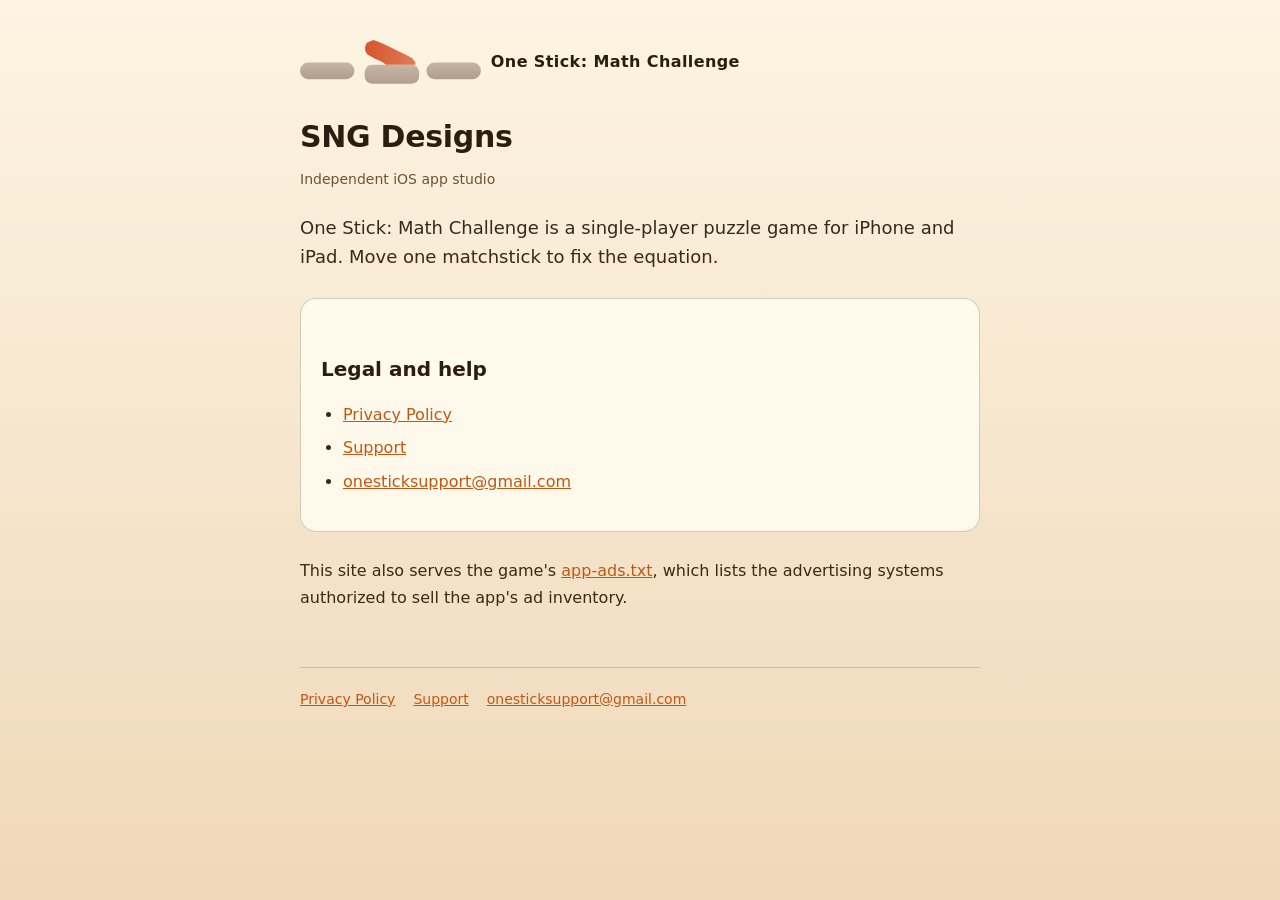
==== index.html @ 981b5eb8 "Add app-ads.txt, privacy policy and support pages" ====
<!doctype html>
<html lang="en">
<head>
<meta charset="utf-8">
<meta name="viewport" content="width=device-width, initial-scale=1">
<title>SNG Designs</title>
<link rel="stylesheet" href="./style.css">
</head>
<body>
<main>
  <a class="home" href="./"><svg class="mark" viewBox="140 385 744 181" height="44" role="img" aria-label="One Stick: Math Challenge brand mark"><defs><linearGradient id="wood" x1="0" y1="0" x2="0" y2="1"><stop offset="0" stop-color="#C4B5A7"/><stop offset="1" stop-color="#B29E8C"/></linearGradient><linearGradient id="flame" x1="408" y1="0" x2="616" y2="0" gradientUnits="userSpaceOnUse"><stop offset="0" stop-color="#D6542A"/><stop offset="1" stop-color="#E07C5C"/></linearGradient></defs><rect x="140" y="478" width="224" height="68" rx="34" fill="url(#wood)"/><rect x="660" y="478" width="224" height="68" rx="34" fill="url(#wood)"/><rect x="406" y="487" width="224" height="78" rx="30" fill="url(#wood)"/><polygon points="442.1,385.0 415.1,396.0 408.0,412.0 408.0,428.0 415.9,444.0 445.0,460.0 478.1,476.0 494.9,487.0 616.0,487.0 613.9,476.0 602.1,460.0 571.1,444.0 539.0,428.0 506.0,412.0 473.1,396.0" fill="url(#flame)"/></svg><span>One Stick: Math Challenge</span></a>
  <h1>SNG Designs</h1>
  <p class="subtitle">Independent iOS app studio</p>
  <p class="lede">One Stick: Math Challenge is a single-player puzzle game for
  iPhone and iPad. Move one matchstick to fix the equation.</p>

  <div class="card">
    <h2>Legal and help</h2>
    <ul>
      <li><a href="privacy/">Privacy Policy</a></li>
      <li><a href="support/">Support</a></li>
      <li><a href="mailto:onesticksupport@gmail.com">onesticksupport@gmail.com</a></li>
    </ul>
  </div>

  <p>This site also serves the game's <a href="app-ads.txt">app-ads.txt</a>, which lists the
  advertising systems authorized to sell the app's ad inventory.</p>

  <footer>
    <a href="./privacy/">Privacy Policy</a>
    <a href="./support/">Support</a>
    <a href="mailto:onesticksupport@gmail.com">onesticksupport@gmail.com</a>
  </footer>
</main>
</body>
</html>
---- style.css ----
/* Shared styling for the SNG Designs site. Mirrors the app's Ceramic palette. */
:root {
  --background-top: #FDF4E3;
  --background-bottom: #EFD8B8;
  --ink: #2C1D0F;
  --body: #3B2917;
  --muted: #6B5334;
  --accent: #C25714;
  --card: rgba(255, 252, 240, 0.88);
  --border: rgba(115, 77, 41, 0.28);
}
* { box-sizing: border-box; }
body {
  margin: 0;
  padding: 40px 20px 72px;
  background: linear-gradient(var(--background-top), var(--background-bottom));
  background-attachment: fixed;
  color: var(--ink);
  font: 16px/1.65 -apple-system, "SF Pro Text", system-ui, sans-serif;
  -webkit-text-size-adjust: 100%;
}
main { max-width: 680px; margin: 0 auto; }
a { color: var(--accent); }
a.home {
  display: inline-flex; align-items: center; gap: 10px;
  text-decoration: none; color: var(--ink);
  font-weight: 800; letter-spacing: 0.4px; margin-bottom: 28px;
}
.mark { display: block; }
h1 { font-size: 30px; letter-spacing: -0.3px; margin: 0 0 6px; }
h2 { font-size: 20px; margin: 34px 0 10px; }
h3 { font-size: 17px; margin: 26px 0 8px; }
p, li { color: var(--body); }
ul { padding-left: 22px; }
li { margin-bottom: 7px; }
.subtitle { color: var(--muted); font-size: 14px; margin: 0 0 22px; }
.card {
  background: var(--card); border: 1px solid var(--border);
  border-radius: 16px; padding: 20px; margin: 26px 0;
}
.lede { font-size: 18px; }
footer {
  margin-top: 56px; padding-top: 20px; border-top: 1px solid var(--border);
  display: flex; flex-wrap: wrap; gap: 18px; font-size: 14px;
}
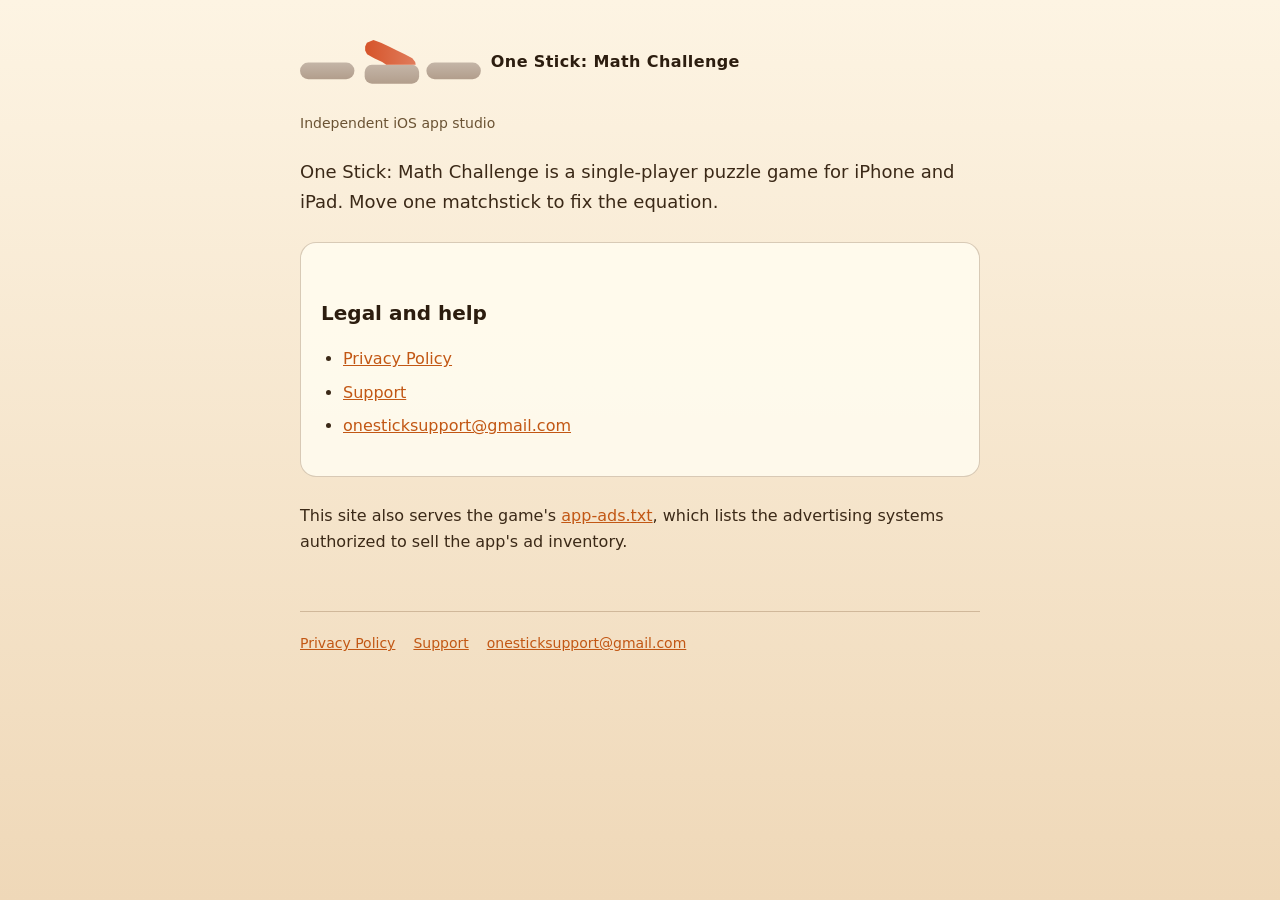
==== commit 39ac2f9f: "Drop duplicate page title on privacy and support pages" ====
--- a/index.html
+++ b/index.html
@@ -3,13 +3,13 @@
 <head>
 <meta charset="utf-8">
 <meta name="viewport" content="width=device-width, initial-scale=1">
-<title>SNG Designs</title>
+<title></title>
 <link rel="stylesheet" href="./style.css">
 </head>
 <body>
 <main>
   <a class="home" href="./"><svg class="mark" viewBox="140 385 744 181" height="44" role="img" aria-label="One Stick: Math Challenge brand mark"><defs><linearGradient id="wood" x1="0" y1="0" x2="0" y2="1"><stop offset="0" stop-color="#C4B5A7"/><stop offset="1" stop-color="#B29E8C"/></linearGradient><linearGradient id="flame" x1="408" y1="0" x2="616" y2="0" gradientUnits="userSpaceOnUse"><stop offset="0" stop-color="#D6542A"/><stop offset="1" stop-color="#E07C5C"/></linearGradient></defs><rect x="140" y="478" width="224" height="68" rx="34" fill="url(#wood)"/><rect x="660" y="478" width="224" height="68" rx="34" fill="url(#wood)"/><rect x="406" y="487" width="224" height="78" rx="30" fill="url(#wood)"/><polygon points="442.1,385.0 415.1,396.0 408.0,412.0 408.0,428.0 415.9,444.0 445.0,460.0 478.1,476.0 494.9,487.0 616.0,487.0 613.9,476.0 602.1,460.0 571.1,444.0 539.0,428.0 506.0,412.0 473.1,396.0" fill="url(#flame)"/></svg><span>One Stick: Math Challenge</span></a>
-  <h1>SNG Designs</h1>
+  
   <p class="subtitle">Independent iOS app studio</p>
   <p class="lede">One Stick: Math Challenge is a single-player puzzle game for
   iPhone and iPad. Move one matchstick to fix the equation.</p>
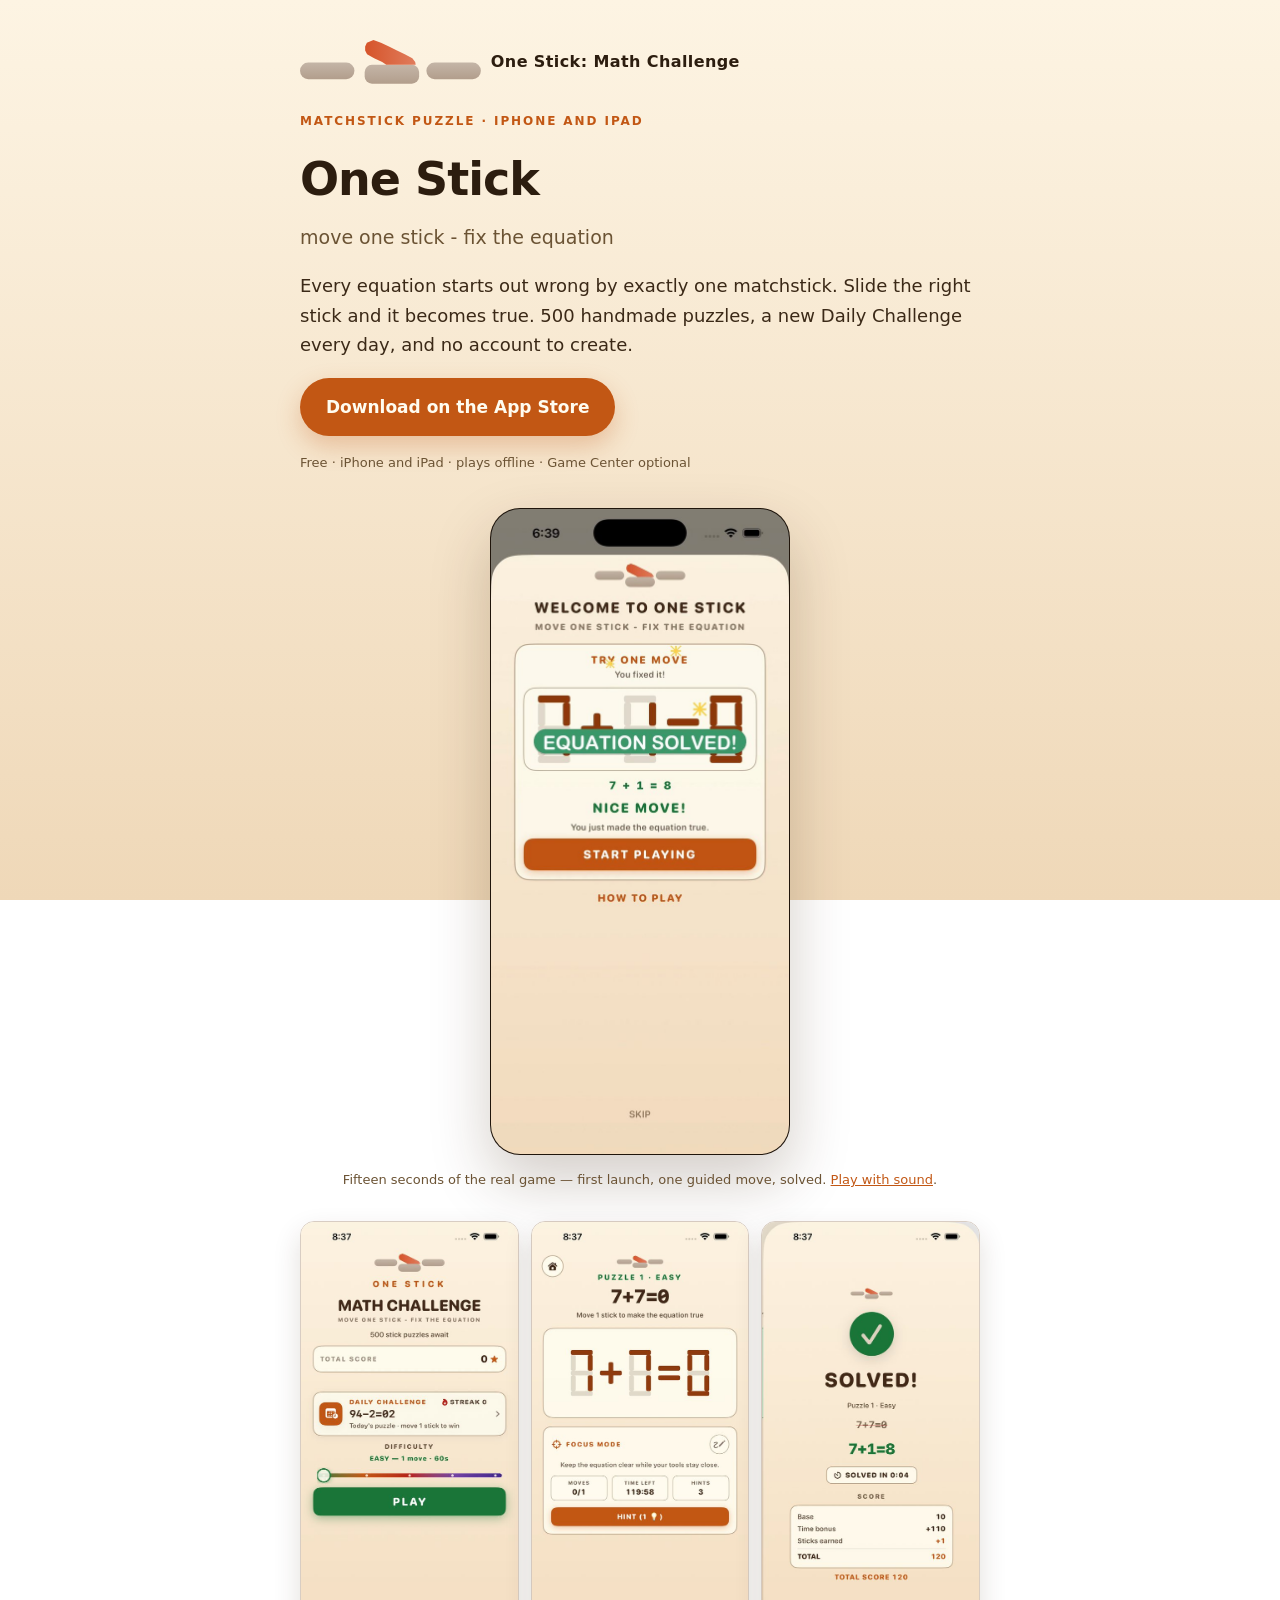
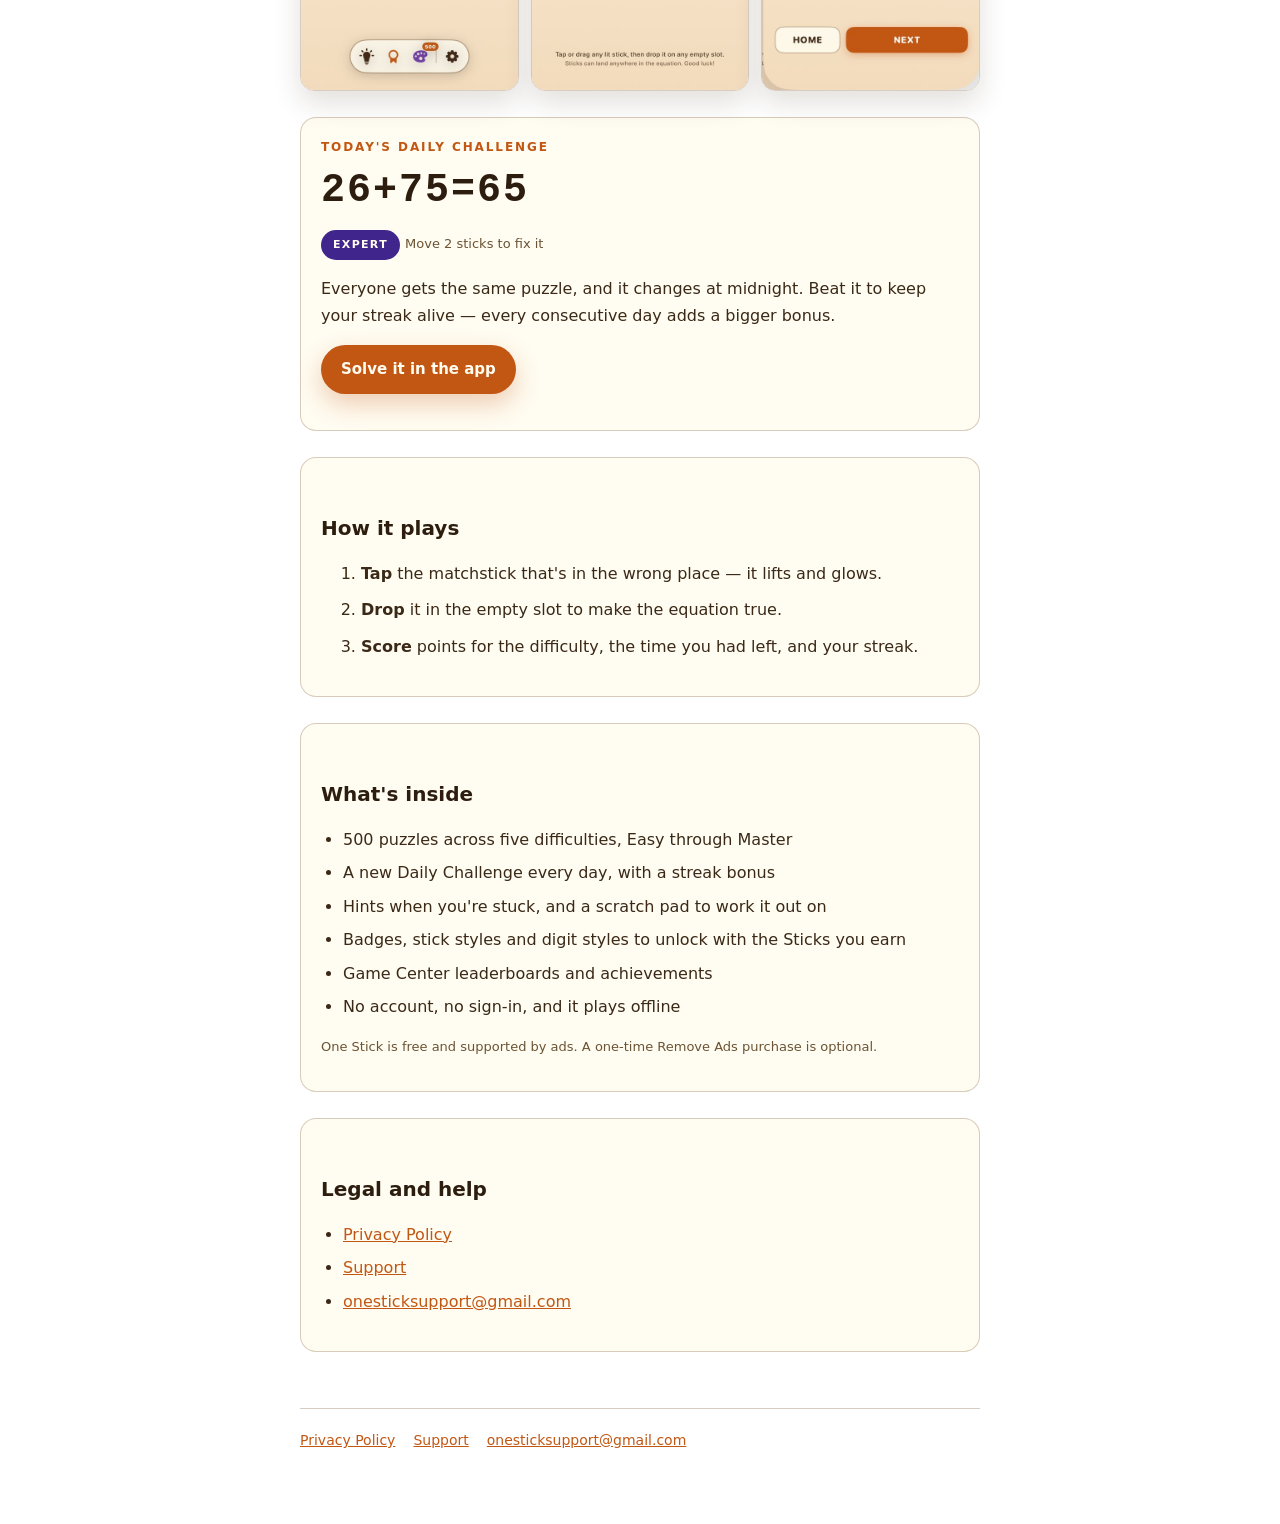
==== commit 4cfb14c8: "Updated main site" ====
--- a/index.html
+++ b/index.html
@@ -3,29 +3,111 @@
 <head>
 <meta charset="utf-8">
 <meta name="viewport" content="width=device-width, initial-scale=1">
-<title></title>
+<title>One Stick — matchstick math puzzle for iPhone and iPad</title>
 <link rel="stylesheet" href="./style.css">
+<meta name="description" content="Move one matchstick to fix the equation. 500 handmade puzzles, a new Daily Challenge every day, hints and a scratch pad when you need them, and no account to create. Free for iPhone and iPad.">
+<meta name="theme-color" content="#FDF4E3">
+<link rel="canonical" href="https://sngdesigns.github.io/">
+<link rel="icon" href="icon.png" sizes="180x180">
+<link rel="apple-touch-icon" href="icon.png">
+<meta property="og:type" content="website">
+<meta property="og:site_name" content="One Stick: Math Challenge">
+<meta property="og:title" content="One Stick — matchstick math puzzle for iPhone and iPad">
+<meta property="og:description" content="Move one matchstick to fix the equation. 500 handmade puzzles, a new Daily Challenge every day, hints and a scratch pad when you need them, and no account to create. Free for iPhone and iPad.">
+<meta property="og:url" content="https://sngdesigns.github.io/">
+<meta property="og:image" content="https://sngdesigns.github.io/og.png">
+<meta name="twitter:card" content="summary_large_image">
 </head>
 <body>
 <main>
   <a class="home" href="./"><svg class="mark" viewBox="140 385 744 181" height="44" role="img" aria-label="One Stick: Math Challenge brand mark"><defs><linearGradient id="wood" x1="0" y1="0" x2="0" y2="1"><stop offset="0" stop-color="#C4B5A7"/><stop offset="1" stop-color="#B29E8C"/></linearGradient><linearGradient id="flame" x1="408" y1="0" x2="616" y2="0" gradientUnits="userSpaceOnUse"><stop offset="0" stop-color="#D6542A"/><stop offset="1" stop-color="#E07C5C"/></linearGradient></defs><rect x="140" y="478" width="224" height="68" rx="34" fill="url(#wood)"/><rect x="660" y="478" width="224" height="68" rx="34" fill="url(#wood)"/><rect x="406" y="487" width="224" height="78" rx="30" fill="url(#wood)"/><polygon points="442.1,385.0 415.1,396.0 408.0,412.0 408.0,428.0 415.9,444.0 445.0,460.0 478.1,476.0 494.9,487.0 616.0,487.0 613.9,476.0 602.1,460.0 571.1,444.0 539.0,428.0 506.0,412.0 473.1,396.0" fill="url(#flame)"/></svg><span>One Stick: Math Challenge</span></a>
   
-  <p class="subtitle">Independent iOS app studio</p>
-  <p class="lede">One Stick: Math Challenge is a single-player puzzle game for
-  iPhone and iPad. Move one matchstick to fix the equation.</p>
+<section class="hero">
+  <p class="eyebrow">Matchstick puzzle · iPhone and iPad</p>
+  <h1 class="hero-title">One Stick</h1>
+  <p class="tagline">move one stick - fix the equation</p>
+  <p class="lede">Every equation starts out wrong by exactly one matchstick. Slide the
+  right stick and it becomes true. 500 handmade puzzles, a new Daily Challenge every
+  day, and no account to create.</p>
+  <p><a class="button" href="https://apps.apple.com/app/id6807222681">Download on the App Store</a></p>
+  <p class="meta">Free · iPhone and iPad · plays offline · Game Center optional</p>
+</section>
 
-  <div class="card">
-    <h2>Legal and help</h2>
-    <ul>
-      <li><a href="privacy/">Privacy Policy</a></li>
-      <li><a href="support/">Support</a></li>
-      <li><a href="mailto:onesticksupport@gmail.com">onesticksupport@gmail.com</a></li>
-    </ul>
+<section class="preview">
+  <div class="phone">
+    <video src="preview.mp4" poster="preview-poster.jpg" muted loop autoplay playsinline preload="metadata"
+      aria-label="Fifteen seconds of the real game: the first-launch lesson, one guided move, and a solved equation"></video>
   </div>
+  <p class="caption">Fifteen seconds of the real game — first launch, one guided move, solved.
+  <a href="preview.mp4">Play with sound</a>.</p>
+</section>
 
-  <p>This site also serves the game's <a href="app-ads.txt">app-ads.txt</a>, which lists the
-  advertising systems authorized to sell the app's ad inventory.</p>
+<section class="shots">
+  <img src="shots/01-home.jpg" alt="The home screen with the Daily Challenge card" loading="lazy">
+  <img src="shots/02-puzzle.jpg" alt="An Easy puzzle in Focus Mode" loading="lazy">
+  <img src="shots/03-solved.jpg" alt="The solved sheet with the score breakdown" loading="lazy">
+</section>
 
+<section class="card daily hidden" id="daily">
+  <p class="eyebrow">Today's Daily Challenge</p>
+  <p class="daily-equation" id="daily-equation">…</p>
+  <p><span class="chip" id="daily-difficulty">…</span>
+  <span class="note" id="daily-moves"></span></p>
+  <p>Everyone gets the same puzzle, and it changes at midnight. Beat it to keep your
+  streak alive — every consecutive day adds a bigger bonus.</p>
+  <p><a class="button small" href="https://apps.apple.com/app/id6807222681">Solve it in the app</a></p>
+</section>
+<script>
+(function () {
+  var now = new Date();
+  var days = Math.round(
+    (Date.UTC(now.getFullYear(), now.getMonth(), now.getDate()) - Date.UTC(2026, 0, 1))
+    / 86400000);
+  fetch('daily-puzzles.json').then(function (r) { return r.json(); }).then(function (pool) {
+    if (!pool || !pool.length) return;
+    var puzzle = pool[((days % pool.length) + pool.length) % pool.length];
+    var chip = document.getElementById('daily-difficulty');
+    document.getElementById('daily-equation').textContent = puzzle.equation;
+    document.getElementById('daily-moves').textContent =
+      'Move ' + puzzle.moves + (puzzle.moves === 1 ? ' stick' : ' sticks') + ' to fix it';
+    chip.textContent = puzzle.difficulty;
+    chip.style.background = {'easy':'#1E7B3C','medium':'#C25714','hard':'#B8211A','expert':'#40268C','master':'#7340A6'}[puzzle.difficulty] || chip.style.background;
+    document.getElementById('daily').className = 'card daily';
+  }).catch(function () {});
+})();
+</script>
+
+<section class="card">
+  <h2>How it plays</h2>
+  <ol class="how">
+    <li><strong>Tap</strong> the matchstick that's in the wrong place — it lifts and glows.</li>
+    <li><strong>Drop</strong> it in the empty slot to make the equation true.</li>
+    <li><strong>Score</strong> points for the difficulty, the time you had left, and your streak.</li>
+  </ol>
+</section>
+
+<section class="card">
+  <h2>What's inside</h2>
+  <ul>
+    <li>500 puzzles across five difficulties, Easy through Master</li>
+    <li>A new Daily Challenge every day, with a streak bonus</li>
+    <li>Hints when you're stuck, and a scratch pad to work it out on</li>
+    <li>Badges, stick styles and digit styles to unlock with the Sticks you earn</li>
+    <li>Game Center leaderboards and achievements</li>
+    <li>No account, no sign-in, and it plays offline</li>
+  </ul>
+  <p class="note">One Stick is free and supported by ads. A one-time Remove Ads
+  purchase is optional.</p>
+</section>
+
+<section class="card">
+  <h2>Legal and help</h2>
+  <ul>
+    <li><a href="privacy/">Privacy Policy</a></li>
+    <li><a href="support/">Support</a></li>
+    <li><a href="mailto:onesticksupport@gmail.com">onesticksupport@gmail.com</a></li>
+  </ul>
+</section>
   <footer>
     <a href="./privacy/">Privacy Policy</a>
     <a href="./support/">Support</a>
--- a/style.css
+++ b/style.css
@@ -43,3 +43,49 @@
   margin-top: 56px; padding-top: 20px; border-top: 1px solid var(--border);
   display: flex; flex-wrap: wrap; gap: 18px; font-size: 14px;
 }
+
+/* Landing page. */
+.eyebrow {
+  text-transform: uppercase; letter-spacing: 0.16em;
+  font-size: 12px; font-weight: 800; color: var(--accent); margin: 0 0 10px;
+}
+.hero-title { font-size: 46px; letter-spacing: -1px; margin: 0 0 4px; }
+.tagline { font-size: 19px; color: var(--muted); margin: 0 0 18px; }
+.button {
+  display: inline-flex; align-items: center; gap: 10px;
+  background: var(--accent); color: #FFFCF0; text-decoration: none;
+  font-weight: 800; font-size: 17px; padding: 15px 26px; border-radius: 999px;
+  box-shadow: 0 10px 24px rgba(194, 87, 20, 0.28);
+}
+.button.small { font-size: 15px; padding: 12px 20px; }
+.meta { font-size: 13px; color: var(--muted); margin: 14px 0 0; }
+.preview { display: flex; flex-direction: column; align-items: center; margin: 34px 0 4px; }
+.phone {
+  width: min(300px, 78vw); border-radius: 30px; overflow: hidden;
+  border: 1px solid var(--border); background: #000;
+  box-shadow: 0 26px 60px rgba(60, 34, 10, 0.22);
+}
+.phone video { display: block; width: 100%; height: auto; }
+.caption { font-size: 13px; color: var(--muted); margin: 14px 0 0; text-align: center; }
+.shots { display: grid; grid-template-columns: repeat(3, 1fr); gap: 12px; margin: 30px 0 4px; }
+.shots img {
+  width: 100%; height: auto; display: block; border-radius: 14px;
+  border: 1px solid var(--border); box-shadow: 0 12px 28px rgba(60, 34, 10, 0.14);
+}
+.daily.hidden { display: none; }
+.daily-equation {
+  font: 800 40px/1.15 ui-monospace, "SF Mono", Menlo, monospace;
+  letter-spacing: 2px; color: var(--ink); margin: 6px 0 12px;
+}
+.chip {
+  display: inline-block; font-size: 11px; font-weight: 900; letter-spacing: 0.12em;
+  text-transform: uppercase; color: #FFFCF0; padding: 6px 12px;
+  border-radius: 999px; background: var(--accent);
+}
+.how li { margin-bottom: 10px; }
+.note { font-size: 13px; color: var(--muted); }
+@media (max-width: 520px) {
+  .hero-title { font-size: 38px; }
+  .daily-equation { font-size: 30px; }
+  .shots { gap: 8px; }
+}
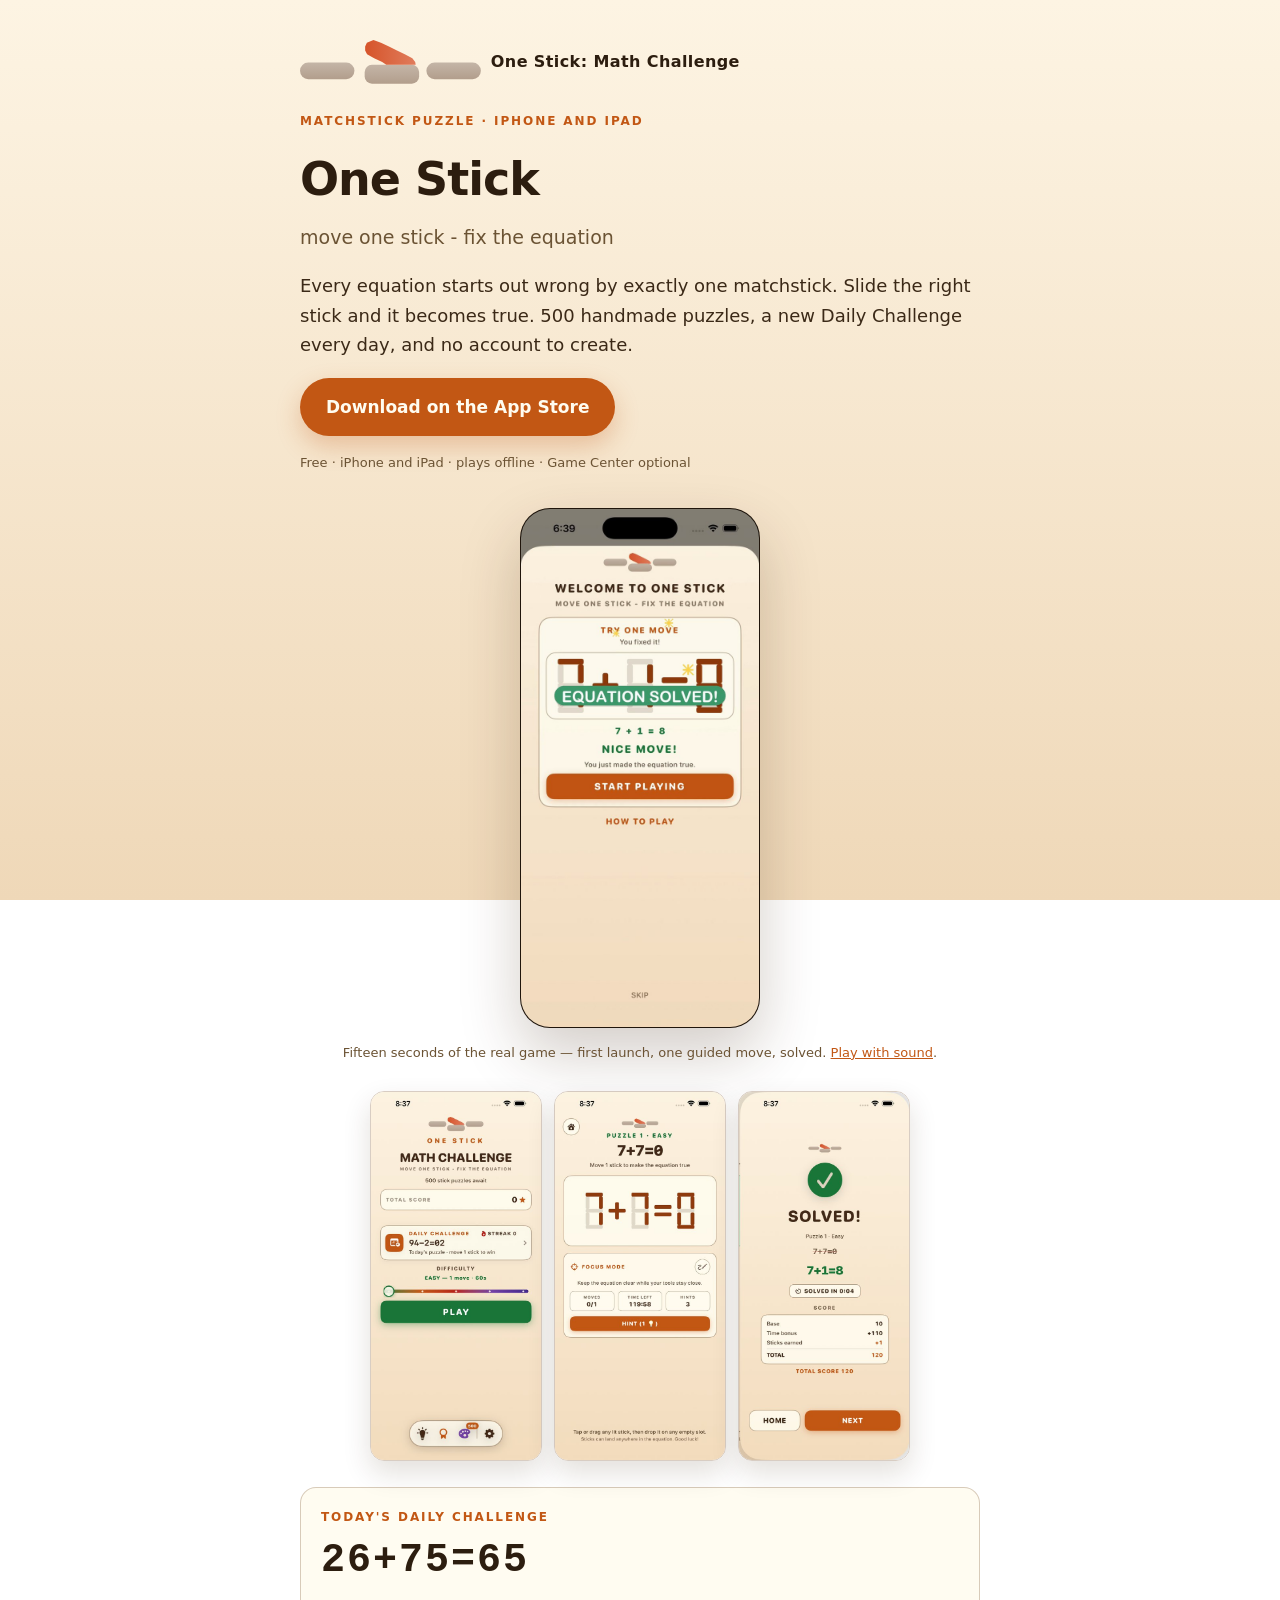
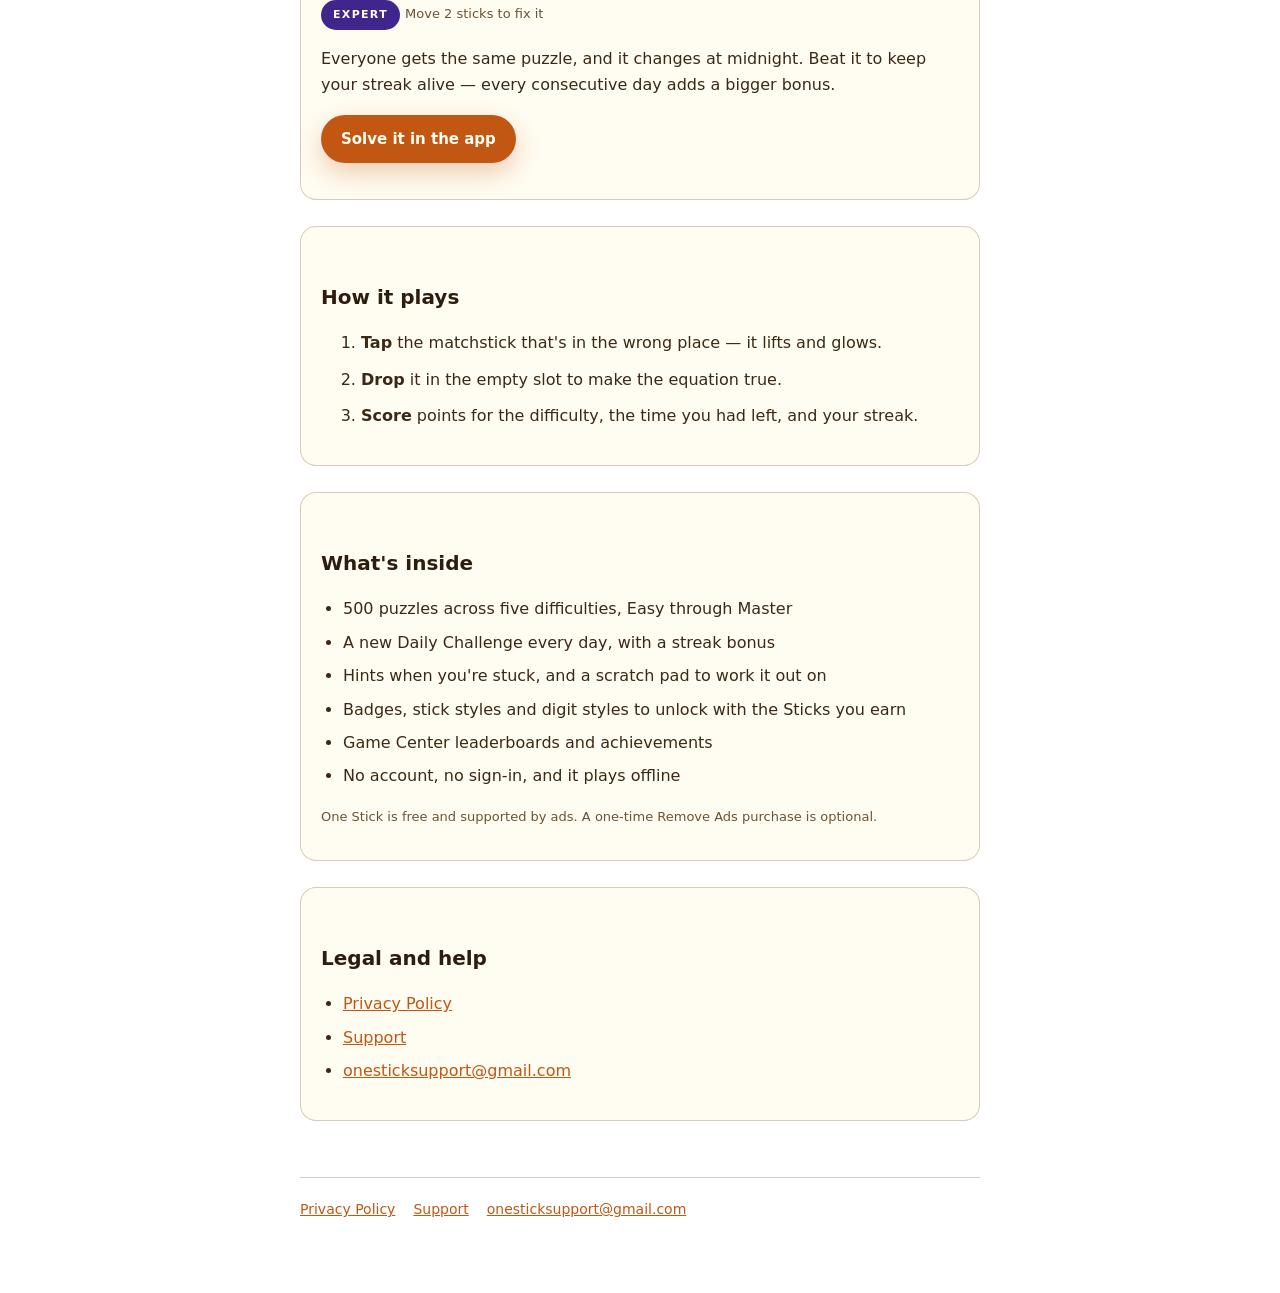
==== commit 03d3f734: "minor fix" ====
--- a/index.html
+++ b/index.html
@@ -4,7 +4,7 @@
 <meta charset="utf-8">
 <meta name="viewport" content="width=device-width, initial-scale=1">
 <title>One Stick — matchstick math puzzle for iPhone and iPad</title>
-<link rel="stylesheet" href="./style.css">
+<link rel="stylesheet" href="./style.css?v=a68f842313">
 <meta name="description" content="Move one matchstick to fix the equation. 500 handmade puzzles, a new Daily Challenge every day, hints and a scratch pad when you need them, and no account to create. Free for iPhone and iPad.">
 <meta name="theme-color" content="#FDF4E3">
 <link rel="canonical" href="https://sngdesigns.github.io/">
@@ -35,7 +35,7 @@
 
 <section class="preview">
   <div class="phone">
-    <video src="preview.mp4" poster="preview-poster.jpg" muted loop autoplay playsinline preload="metadata"
+    <video src="preview.mp4" poster="preview-poster.jpg" width="240" height="520" muted loop autoplay playsinline preload="metadata"
       aria-label="Fifteen seconds of the real game: the first-launch lesson, one guided move, and a solved equation"></video>
   </div>
   <p class="caption">Fifteen seconds of the real game — first launch, one guided move, solved.
@@ -43,9 +43,9 @@
 </section>
 
 <section class="shots">
-  <img src="shots/01-home.jpg" alt="The home screen with the Daily Challenge card" loading="lazy">
-  <img src="shots/02-puzzle.jpg" alt="An Easy puzzle in Focus Mode" loading="lazy">
-  <img src="shots/03-solved.jpg" alt="The solved sheet with the score breakdown" loading="lazy">
+  <img src="shots/01-home.jpg" width="172" height="372" alt="The home screen with the Daily Challenge card" loading="lazy" decoding="async">
+  <img src="shots/02-puzzle.jpg" width="172" height="372" alt="An Easy puzzle in Focus Mode" loading="lazy" decoding="async">
+  <img src="shots/03-solved.jpg" width="172" height="372" alt="The solved sheet with the score breakdown" loading="lazy" decoding="async">
 </section>
 
 <section class="card daily hidden" id="daily">
--- a/style.css
+++ b/style.css
@@ -60,14 +60,22 @@
 .button.small { font-size: 15px; padding: 12px 20px; }
 .meta { font-size: 13px; color: var(--muted); margin: 14px 0 0; }
 .preview { display: flex; flex-direction: column; align-items: center; margin: 34px 0 4px; }
+/* Sized from the viewport height, not the width: the capture is 886 x 1920, so a
+   width-driven size made it ~650 px tall and swallowed the whole fold on both a
+   phone and a desktop. Height cap keeps it under two thirds of the viewport and
+   the intrinsic ratio sets the width. */
 .phone {
-  width: min(300px, 78vw); border-radius: 30px; overflow: hidden;
+  height: min(62vh, 520px); width: auto; aspect-ratio: 886 / 1920;
+  border-radius: 30px; overflow: hidden;
   border: 1px solid var(--border); background: #000;
   box-shadow: 0 26px 60px rgba(60, 34, 10, 0.22);
 }
-.phone video { display: block; width: 100%; height: auto; }
+.phone video { display: block; width: 100%; height: 100%; object-fit: cover; }
 .caption { font-size: 13px; color: var(--muted); margin: 14px 0 0; text-align: center; }
-.shots { display: grid; grid-template-columns: repeat(3, 1fr); gap: 12px; margin: 30px 0 4px; }
+.shots {
+  display: grid; grid-template-columns: repeat(3, minmax(0, 1fr)); gap: 12px;
+  max-width: 540px; margin: 28px auto 4px;
+}
 .shots img {
   width: 100%; height: auto; display: block; border-radius: 14px;
   border: 1px solid var(--border); box-shadow: 0 12px 28px rgba(60, 34, 10, 0.14);
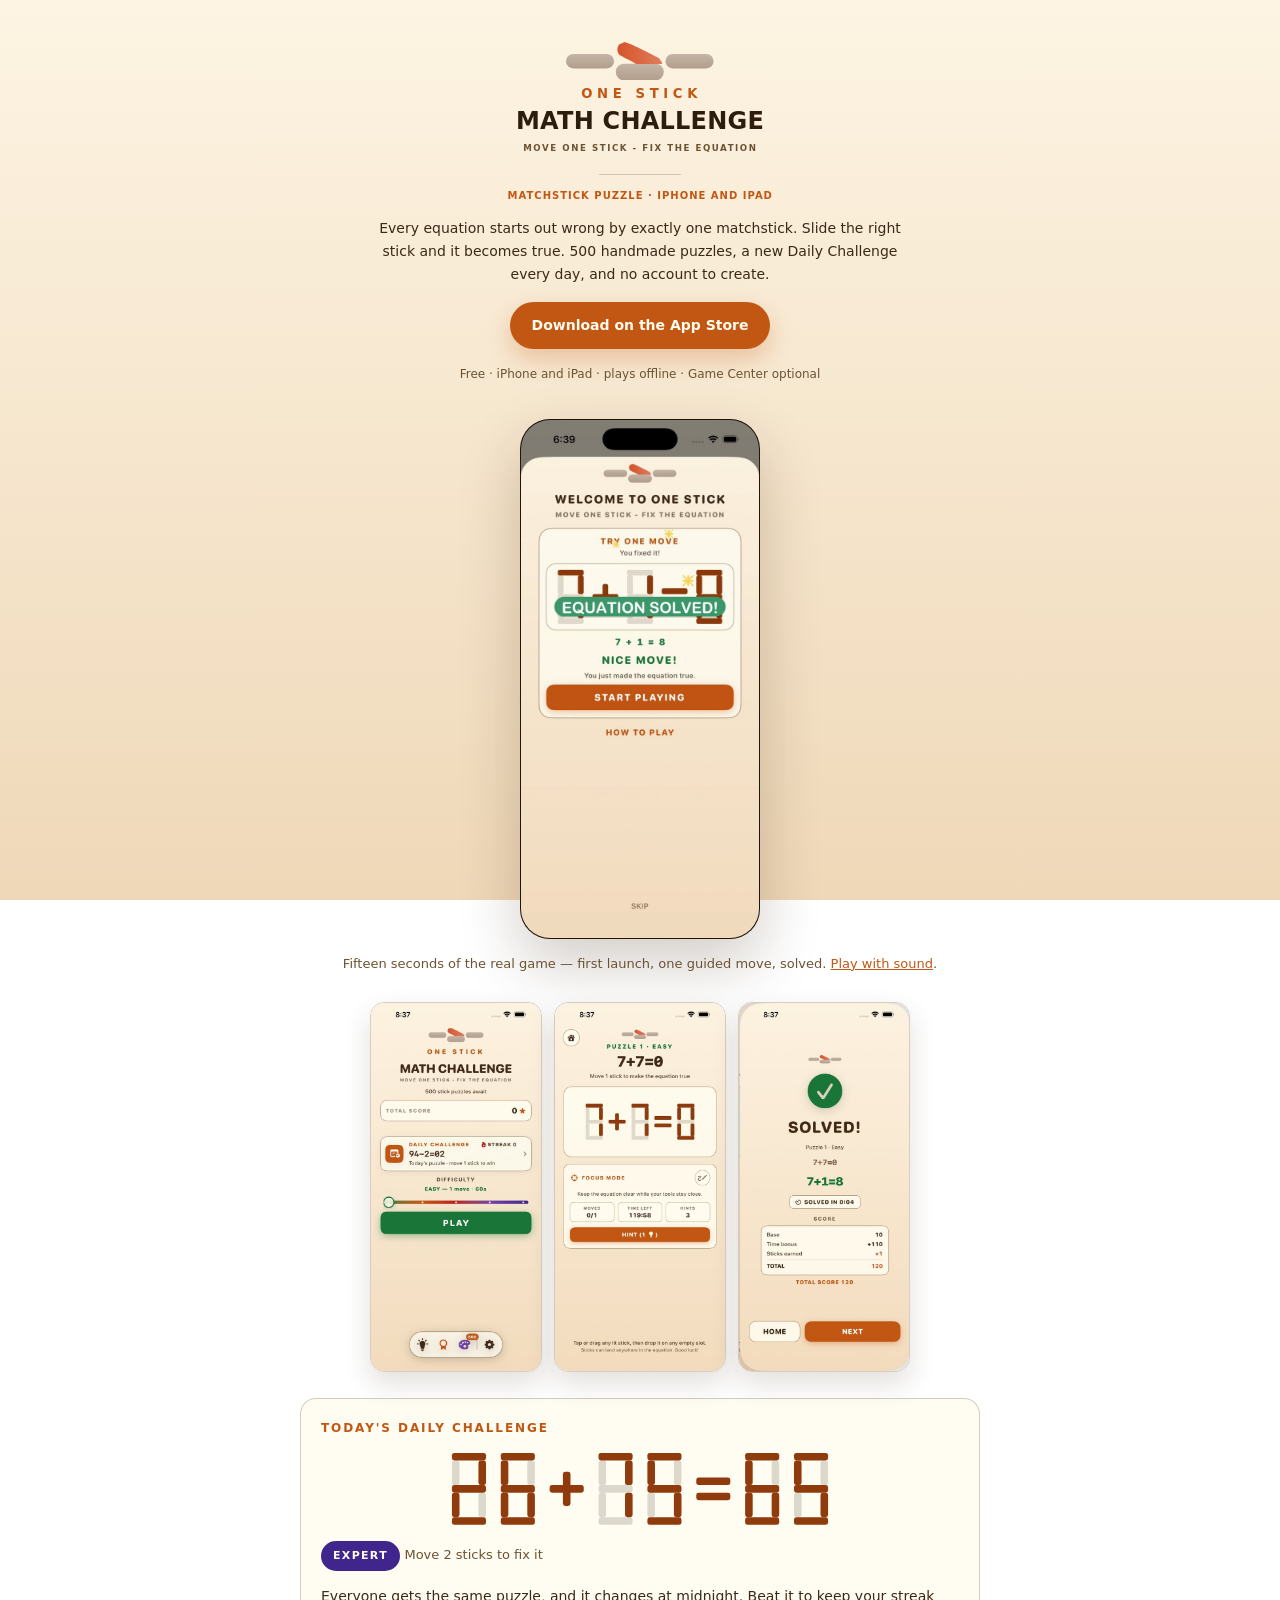
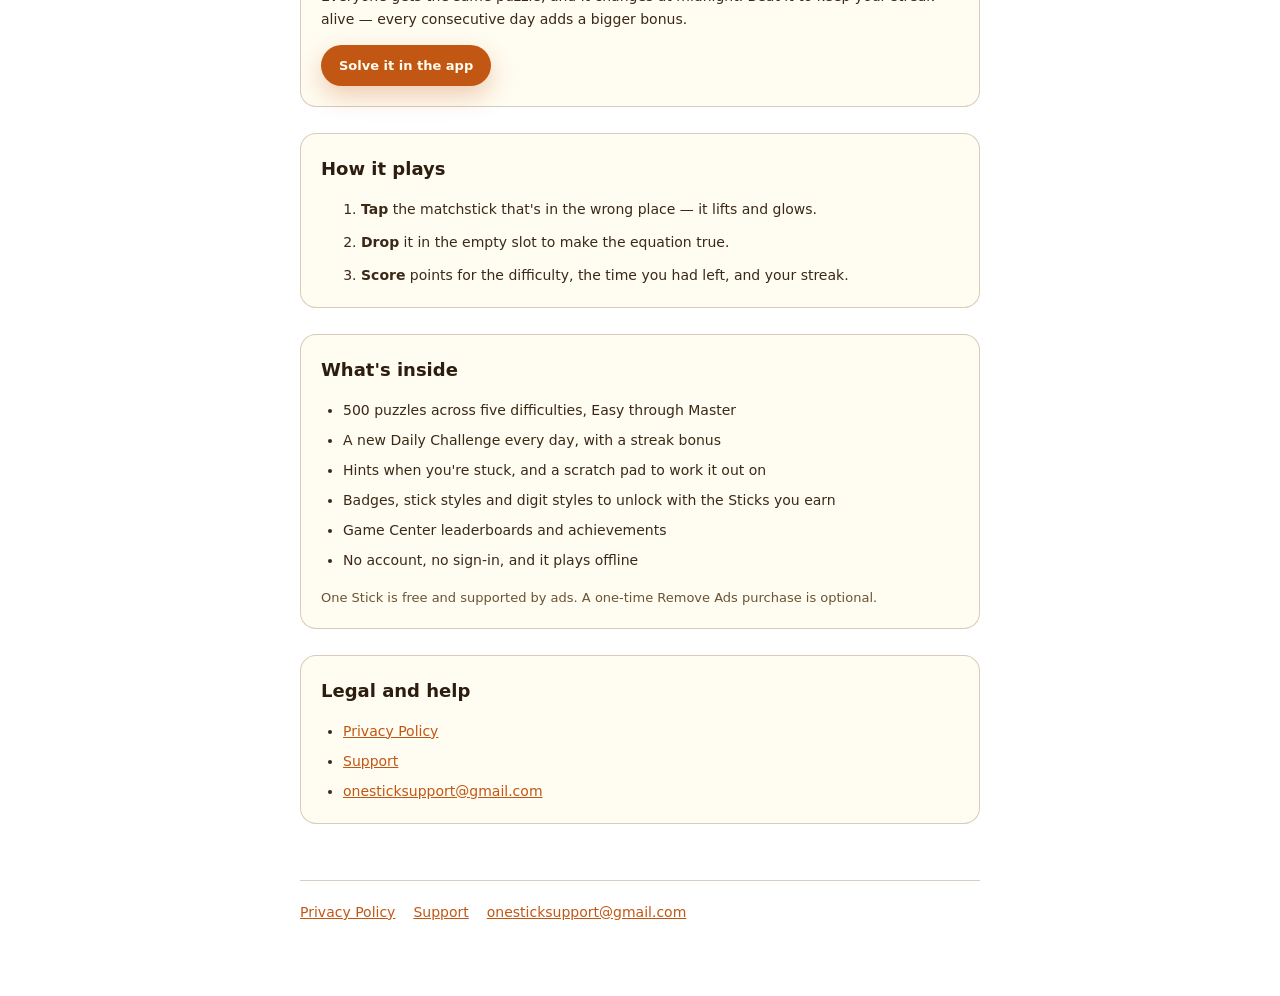
==== commit f8095685: "updated site" ====
--- a/index.html
+++ b/index.html
@@ -4,7 +4,7 @@
 <meta charset="utf-8">
 <meta name="viewport" content="width=device-width, initial-scale=1">
 <title>One Stick — matchstick math puzzle for iPhone and iPad</title>
-<link rel="stylesheet" href="./style.css?v=a68f842313">
+<link rel="stylesheet" href="./style.css?v=401cf687f5">
 <meta name="description" content="Move one matchstick to fix the equation. 500 handmade puzzles, a new Daily Challenge every day, hints and a scratch pad when you need them, and no account to create. Free for iPhone and iPad.">
 <meta name="theme-color" content="#FDF4E3">
 <link rel="canonical" href="https://sngdesigns.github.io/">
@@ -20,12 +20,17 @@
 </head>
 <body>
 <main>
-  <a class="home" href="./"><svg class="mark" viewBox="140 385 744 181" height="44" role="img" aria-label="One Stick: Math Challenge brand mark"><defs><linearGradient id="wood" x1="0" y1="0" x2="0" y2="1"><stop offset="0" stop-color="#C4B5A7"/><stop offset="1" stop-color="#B29E8C"/></linearGradient><linearGradient id="flame" x1="408" y1="0" x2="616" y2="0" gradientUnits="userSpaceOnUse"><stop offset="0" stop-color="#D6542A"/><stop offset="1" stop-color="#E07C5C"/></linearGradient></defs><rect x="140" y="478" width="224" height="68" rx="34" fill="url(#wood)"/><rect x="660" y="478" width="224" height="68" rx="34" fill="url(#wood)"/><rect x="406" y="487" width="224" height="78" rx="30" fill="url(#wood)"/><polygon points="442.1,385.0 415.1,396.0 408.0,412.0 408.0,428.0 415.9,444.0 445.0,460.0 478.1,476.0 494.9,487.0 616.0,487.0 613.9,476.0 602.1,460.0 571.1,444.0 539.0,428.0 506.0,412.0 473.1,396.0" fill="url(#flame)"/></svg><span>One Stick: Math Challenge</span></a>
+  
   
 <section class="hero">
-  <p class="eyebrow">Matchstick puzzle · iPhone and iPad</p>
-  <h1 class="hero-title">One Stick</h1>
-  <p class="tagline">move one stick - fix the equation</p>
+  <div class="lockup">
+    <svg class="mark" viewBox="0 0 688 179" height="32" role="presentation" aria-hidden="true"><defs><linearGradient id="wood" x1="0" y1="0" x2="0" y2="1"><stop offset="0" stop-color="#C4B5A7"/><stop offset="1" stop-color="#B29E8C"/></linearGradient><linearGradient id="flame" x1="240" y1="0" x2="448" y2="0" gradientUnits="userSpaceOnUse"><stop offset="0" stop-color="#D6542A"/><stop offset="1" stop-color="#E07C5C"/></linearGradient></defs><rect x="0" y="55.5" width="224" height="68" rx="34" fill="url(#wood)"/><rect x="464" y="55.5" width="224" height="68" rx="34" fill="url(#wood)"/><rect x="232" y="101" width="224" height="78" rx="39" fill="url(#wood)"/><polygon points="274.1,0.0 247.1,11.1 240.0,27.3 240.0,43.5 247.9,59.5 277.0,75.7 310.1,91.9 326.9,103.0 448.0,103.0 445.9,91.9 434.1,75.7 403.1,59.5 371.0,43.5 338.0,27.3 305.1,11.1" fill="url(#flame)"/></svg>
+    <p class="lockup-top">One Stick</p>
+    <h1 class="lockup-main">Math Challenge</h1>
+    <p class="lockup-tag">Move one stick - fix the equation</p>
+    <span class="lockup-rule" aria-hidden="true"></span>
+    <p class="eyebrow">Matchstick puzzle · iPhone and iPad</p>
+  </div>
   <p class="lede">Every equation starts out wrong by exactly one matchstick. Slide the
   right stick and it becomes true. 500 handmade puzzles, a new Daily Challenge every
   day, and no account to create.</p>
@@ -41,6 +46,20 @@
   <p class="caption">Fifteen seconds of the real game — first launch, one guided move, solved.
   <a href="preview.mp4">Play with sound</a>.</p>
 </section>
+<script>
+  // A muted autoplay loop can be paused for us — some webviews and Low Power Mode
+  // stop it and never restart, leaving a frozen frame in the hero. Nothing else on
+  // the page can pause this clip (it has no controls), so resume whenever it stalls.
+  (function () {
+    var video = document.querySelector('.phone video');
+    if (!video) return;
+    var resume = function () {
+      if (!document.hidden && video.paused) video.play().catch(function () {});
+    };
+    video.addEventListener('pause', resume);
+    document.addEventListener('visibilitychange', resume);
+  })();
+</script>
 
 <section class="shots">
   <img src="shots/01-home.jpg" width="172" height="372" alt="The home screen with the Daily Challenge card" loading="lazy" decoding="async">
@@ -50,7 +69,7 @@
 
 <section class="card daily hidden" id="daily">
   <p class="eyebrow">Today's Daily Challenge</p>
-  <p class="daily-equation" id="daily-equation">…</p>
+  <div class="daily-board" id="daily-equation"></div>
   <p><span class="chip" id="daily-difficulty">…</span>
   <span class="note" id="daily-moves"></span></p>
   <p>Everyone gets the same puzzle, and it changes at midnight. Beat it to keep your
@@ -59,6 +78,69 @@
 </section>
 <script>
 (function () {
+  // The board, mirroring SegmentGeometry.swift and Digit.segmentMap: every
+  // coordinate derives from the cell width, so one number sizes the whole row.
+  var INSET = 0.05;      // SegmentGeometry.horizontalInsetRatio
+  var THICK = 0.2;       // SegmentGeometry.thicknessRatio
+  var GAP = 0.29;        // LayoutMetrics.equationCellSpacing / cell width
+  var RX = 0.32;         // SegmentStick.styleCornerRadius, .classic
+  // A=top, B=topRight, C=bottomRight, D=bottom, E=bottomLeft, F=topLeft, G=middle.
+  var LIT = {
+    '0': 'abcdef', '1': 'bc', '2': 'abdeg', '3': 'abcdg', '4': 'bcfg',
+    '5': 'acdfg', '6': 'acdefg', '7': 'abc', '8': 'abcdefg', '9': 'abcdfg'
+  };
+
+  function cell(ch, W) {
+    var H = W * 2, m = W * INSET, t = W * THICK, mid = H / 2 - t / 2;
+    var out = [];
+    function add(x, y, w, h, lit) { out.push([x, y, w, h, lit]); }
+    if (LIT[ch]) {
+      var slots = {
+        a: [m, m, W - 2 * m, t],
+        b: [W - m - t, m + t, t, mid - m - t],
+        c: [W - m - t, mid + t, t, H - m - t - mid - t],
+        d: [m, H - m - t, W - 2 * m, t],
+        e: [m, mid + t, t, H - m - t - mid - t],
+        f: [m, m + t, t, mid - m - t],
+        g: [m, mid, W - 2 * m, t]
+      };
+      'abcdefg'.split('').forEach(function (k) {
+        var r = slots[k];
+        add(r[0], r[1], r[2], r[3], LIT[ch].indexOf(k) >= 0);
+      });
+    } else if (ch === '=') {
+      // Locked: only the two bars, symmetric about the cell with a
+      // one-thickness gap — SegmentGeometry.equalsBarRects.
+      var top = (H - t * 3) / 2;
+      add(m, top, W - 2 * m, t, true);
+      add(m, top + t * 2, W - 2 * m, t, true);
+    } else {
+      // '+' and '-': the middle bar, plus the vertical only '+' lights. The
+      // vertical is the same length as the bar, so '+' reads as two equal sticks.
+      var len = W * (1 - 2 * INSET);
+      add(m, mid, W - 2 * m, t, true);
+      add((W - t) / 2, H / 2 - len / 2, t, len, ch === '+');
+    }
+    return out;
+  }
+
+  function board(equation, label) {
+    var W = 100, gap = W * GAP, chars = equation.split('');
+    var width = chars.length * W + (chars.length - 1) * gap;
+    var parts = '', x = 0;
+    chars.forEach(function (ch) {
+      cell(ch, W).forEach(function (p) {
+        parts += '<rect x="' + (x + p[0]).toFixed(1) + '" y="' + p[1].toFixed(1) +
+          '" width="' + p[2].toFixed(1) + '" height="' + p[3].toFixed(1) +
+          '" rx="' + (W * THICK * RX).toFixed(1) + '" class="' +
+          (p[4] ? 'lit' : 'unlit') + '"/>';
+      });
+      x += W + gap;
+    });
+    return '<svg viewBox="0 0 ' + width + ' ' + (W * 2) + '" role="img" ' +
+      'aria-label="' + label + '">' + parts + '</svg>';
+  }
+
   var now = new Date();
   var days = Math.round(
     (Date.UTC(now.getFullYear(), now.getMonth(), now.getDate()) - Date.UTC(2026, 0, 1))
@@ -67,9 +149,11 @@
     if (!pool || !pool.length) return;
     var puzzle = pool[((days % pool.length) + pool.length) % pool.length];
     var chip = document.getElementById('daily-difficulty');
-    document.getElementById('daily-equation').textContent = puzzle.equation;
-    document.getElementById('daily-moves').textContent =
-      'Move ' + puzzle.moves + (puzzle.moves === 1 ? ' stick' : ' sticks') + ' to fix it';
+    var moves = 'Move ' + puzzle.moves +
+      (puzzle.moves === 1 ? ' stick' : ' sticks') + ' to fix it';
+    document.getElementById('daily-equation').innerHTML =
+      board(puzzle.equation, puzzle.equation.split('').join(' ') + ' — ' + moves);
+    document.getElementById('daily-moves').textContent = moves;
     chip.textContent = puzzle.difficulty;
     chip.style.background = {'easy':'#1E7B3C','medium':'#C25714','hard':'#B8211A','expert':'#40268C','master':'#7340A6'}[puzzle.difficulty] || chip.style.background;
     document.getElementById('daily').className = 'card daily';
--- a/style.css
+++ b/style.css
@@ -6,6 +6,9 @@
   --body: #3B2917;
   --muted: #6B5334;
   --accent: #C25714;
+  /* Theme.segmentColor in the app's light/Ceramic mode — the stick the puzzle
+     is drawn with, which the daily board below reuses verbatim. */
+  --stick: #8F3B0D;
   --card: rgba(255, 252, 240, 0.88);
   --border: rgba(115, 77, 41, 0.28);
 }
@@ -21,15 +24,20 @@
 }
 main { max-width: 680px; margin: 0 auto; }
 a { color: var(--accent); }
-a.home {
-  display: inline-flex; align-items: center; gap: 10px;
-  text-decoration: none; color: var(--ink);
-  font-weight: 800; letter-spacing: 0.4px; margin-bottom: 28px;
-}
+/* Every page carries the same centred lockup, so on the legal pages the lockup
+   is made a link back to the landing page — the mark is the way home. */
+a.lockup-link { display: block; text-decoration: none; color: inherit; }
+
 .mark { display: block; }
-h1 { font-size: 30px; letter-spacing: -0.3px; margin: 0 0 6px; }
-h2 { font-size: 20px; margin: 34px 0 10px; }
-h3 { font-size: 17px; margin: 26px 0 8px; }
+/* One type scale, anchored to the 24 px brand line in the lockup and the 16 px
+   body: 22 page title, 18 section, 16 subsection, 14 supporting, 13 meta, 12 and
+   10 for the tracked kickers. Every heading stays inside the brand's size, so
+   nothing on a page out-shouts the identity block above it — and the steps are
+   3 px apart rather than the old 30/20/17, where a subsection sat 1 px off body
+   text while the page title towered over the mark. */
+h1 { font-size: 22px; letter-spacing: -0.2px; margin: 0 0 6px; }
+h2 { font-size: 18px; margin: 30px 0 8px; }
+h3 { font-size: 16px; font-weight: 800; margin: 22px 0 6px; }
 p, li { color: var(--body); }
 ul { padding-left: 22px; }
 li { margin-bottom: 7px; }
@@ -37,8 +45,21 @@
 .card {
   background: var(--card); border: 1px solid var(--border);
   border-radius: 16px; padding: 20px; margin: 26px 0;
+  /* Panel copy is the same 14 px as the hero's lede, so the intro paragraph and
+     the cards below it agree. The kickers, chips and headings inside a card set
+     their own sizes, so this only moves the prose. */
+  font-size: 14px;
 }
-.lede { font-size: 18px; }
+/* A card's outermost children drop their outside margin so its padding *is* the
+   gap: h2's 30 px top margin inside a 20 px card was opening a hole above the
+   first heading that nothing filled. */
+.card > :first-child { margin-top: 0; }
+.card > :last-child { margin-bottom: 0; }
+/* …including a list's final item, whose own margin would otherwise push the
+   card's bottom edge out. Scoped to .card so it outranks the per-list rules
+   further down (.how li). */
+.card li:last-child { margin-bottom: 0; }
+.lede { font-size: 14px; }
 footer {
   margin-top: 56px; padding-top: 20px; border-top: 1px solid var(--border);
   display: flex; flex-wrap: wrap; gap: 18px; font-size: 14px;
@@ -49,15 +70,65 @@
   text-transform: uppercase; letter-spacing: 0.16em;
   font-size: 12px; font-weight: 800; color: var(--accent); margin: 0 0 10px;
 }
-.hero-title { font-size: 46px; letter-spacing: -1px; margin: 0 0 4px; }
-.tagline { font-size: 19px; color: var(--muted); margin: 0 0 18px; }
+/* The hero repeats the game's own lockup, centred and stacked: the mark, then
+   ONE STICK, MATH CHALLENGE and the tagline. Everything but MATH CHALLENGE is
+   sized in em of it, so the whole stack scales from one font-size (the
+   narrow-phone rule below changes that single value). */
+.hero { text-align: center; }
+/* The stack is sized from the viewport height as well as capped in px: a short
+   browser window (a laptop window is often only ~570 px of viewport) would
+   otherwise give the hero the whole fold and push the preview out of sight. */
+.lockup {
+  display: flex; flex-direction: column; align-items: center; gap: 0.28em;
+  font-size: min(24px, 3vh); line-height: 1.1; margin: 2px 0 16px;
+}
+/* The mark's canvas is centred on its stick row, so it needs no optical offset. */
+.lockup .mark { height: 1.6em; width: auto; }
+/* letter-spacing adds its unit after the last character, which drags centred
+   text half a unit left; the matching half-unit indent recentres it. */
+.lockup-top {
+  font-size: 0.55em; font-weight: 800; letter-spacing: 0.35em;
+  text-transform: uppercase; color: var(--accent); margin: 0;
+  /* slightly more than half the tracking: the first glyph's left side bearing
+     eats into the compensation, and this is the widest tracking in the lockup */
+  text-indent: 0.25em;
+}
+.lockup-main {
+  font-size: 1em; font-weight: 900; letter-spacing: 0.01em;
+  text-transform: uppercase; color: var(--ink); margin: 0;
+  text-indent: 0.005em;
+}
+.lockup-tag {
+  font-size: 0.36em; font-weight: 800; letter-spacing: 0.18em;
+  text-transform: uppercase; color: var(--muted); text-indent: 0.09em;
+  /* the two margins below are in the child's font-size, so they add to the gap */
+  margin: 0.35em 0 0;
+}
+/* A hairline rule closes the lockup before the platform line, in the same 1px
+   --border the cards and footer use. Sized in em of the lockup, so it scales
+   with the stack like everything above it. */
+.lockup-rule {
+  width: 3.4em; height: 1px; border-radius: 999px;
+  background: var(--border); margin-top: 0.55em;
+}
+/* The platform line is a supporting line, so it sits a touch under the title's
+   width (10 px + 0.1 em tracking lands within a few px of it) rather than
+   being the widest thing in the stack. Scoped to .lockup, not .hero: the legal
+   pages carry the same lockup without a .hero around it, and they must not fall
+   back to the larger generic .eyebrow the daily card uses. */
+.lockup .eyebrow {
+  margin: 0.8em 0 0; font-size: 10px; letter-spacing: 0.1em;
+  text-indent: 0.05em; line-height: 1.1;
+}
+.hero .lede { max-width: 38em; margin: 12px auto; }
+.hero .meta { margin: 10px 0 0; font-size: 12px; }
 .button {
   display: inline-flex; align-items: center; gap: 10px;
   background: var(--accent); color: #FFFCF0; text-decoration: none;
-  font-weight: 800; font-size: 17px; padding: 15px 26px; border-radius: 999px;
+  font-weight: 800; font-size: 14px; padding: 12px 22px; border-radius: 999px;
   box-shadow: 0 10px 24px rgba(194, 87, 20, 0.28);
 }
-.button.small { font-size: 15px; padding: 12px 20px; }
+.button.small { font-size: 13px; padding: 10px 18px; }
 .meta { font-size: 13px; color: var(--muted); margin: 14px 0 0; }
 .preview { display: flex; flex-direction: column; align-items: center; margin: 34px 0 4px; }
 /* Sized from the viewport height, not the width: the capture is 886 x 1920, so a
@@ -81,10 +152,15 @@
   border: 1px solid var(--border); box-shadow: 0 12px 28px rgba(60, 34, 10, 0.14);
 }
 .daily.hidden { display: none; }
-.daily-equation {
-  font: 800 40px/1.15 ui-monospace, "SF Mono", Menlo, monospace;
-  letter-spacing: 2px; color: var(--ink); margin: 6px 0 12px;
-}
+/* The daily equation is drawn the way the game draws it: the same seven-segment
+   sticks, from SegmentGeometry.swift. Lit sticks take the app's stick color and
+   the empty slots the ink at 16%, exactly as SegmentStick renders them, so the
+   card reads like the puzzle screen. The board is an SVG in cell units, so it
+   scales to the card without measuring anything. */
+.daily-board { margin: 12px 0 14px; }
+.daily-board svg { display: block; width: 100%; max-width: 380px; height: auto; margin: 0 auto; }
+.daily-board .lit { fill: var(--stick); }
+.daily-board .unlit { fill: rgba(44, 29, 15, 0.16); }
 .chip {
   display: inline-block; font-size: 11px; font-weight: 900; letter-spacing: 0.12em;
   text-transform: uppercase; color: #FFFCF0; padding: 6px 12px;
@@ -93,7 +169,10 @@
 .how li { margin-bottom: 10px; }
 .note { font-size: 13px; color: var(--muted); }
 @media (max-width: 520px) {
-  .hero-title { font-size: 38px; }
-  .daily-equation { font-size: 30px; }
+  .lockup { font-size: 20px; }
+  /* The brand line drops to 20 px on a narrow screen, so the page title follows
+     it down: a 22 px title over a 20 px lockup was the same out-of-scale the
+     desktop rules just fixed. */
+  h1 { font-size: 20px; }
   .shots { gap: 8px; }
 }
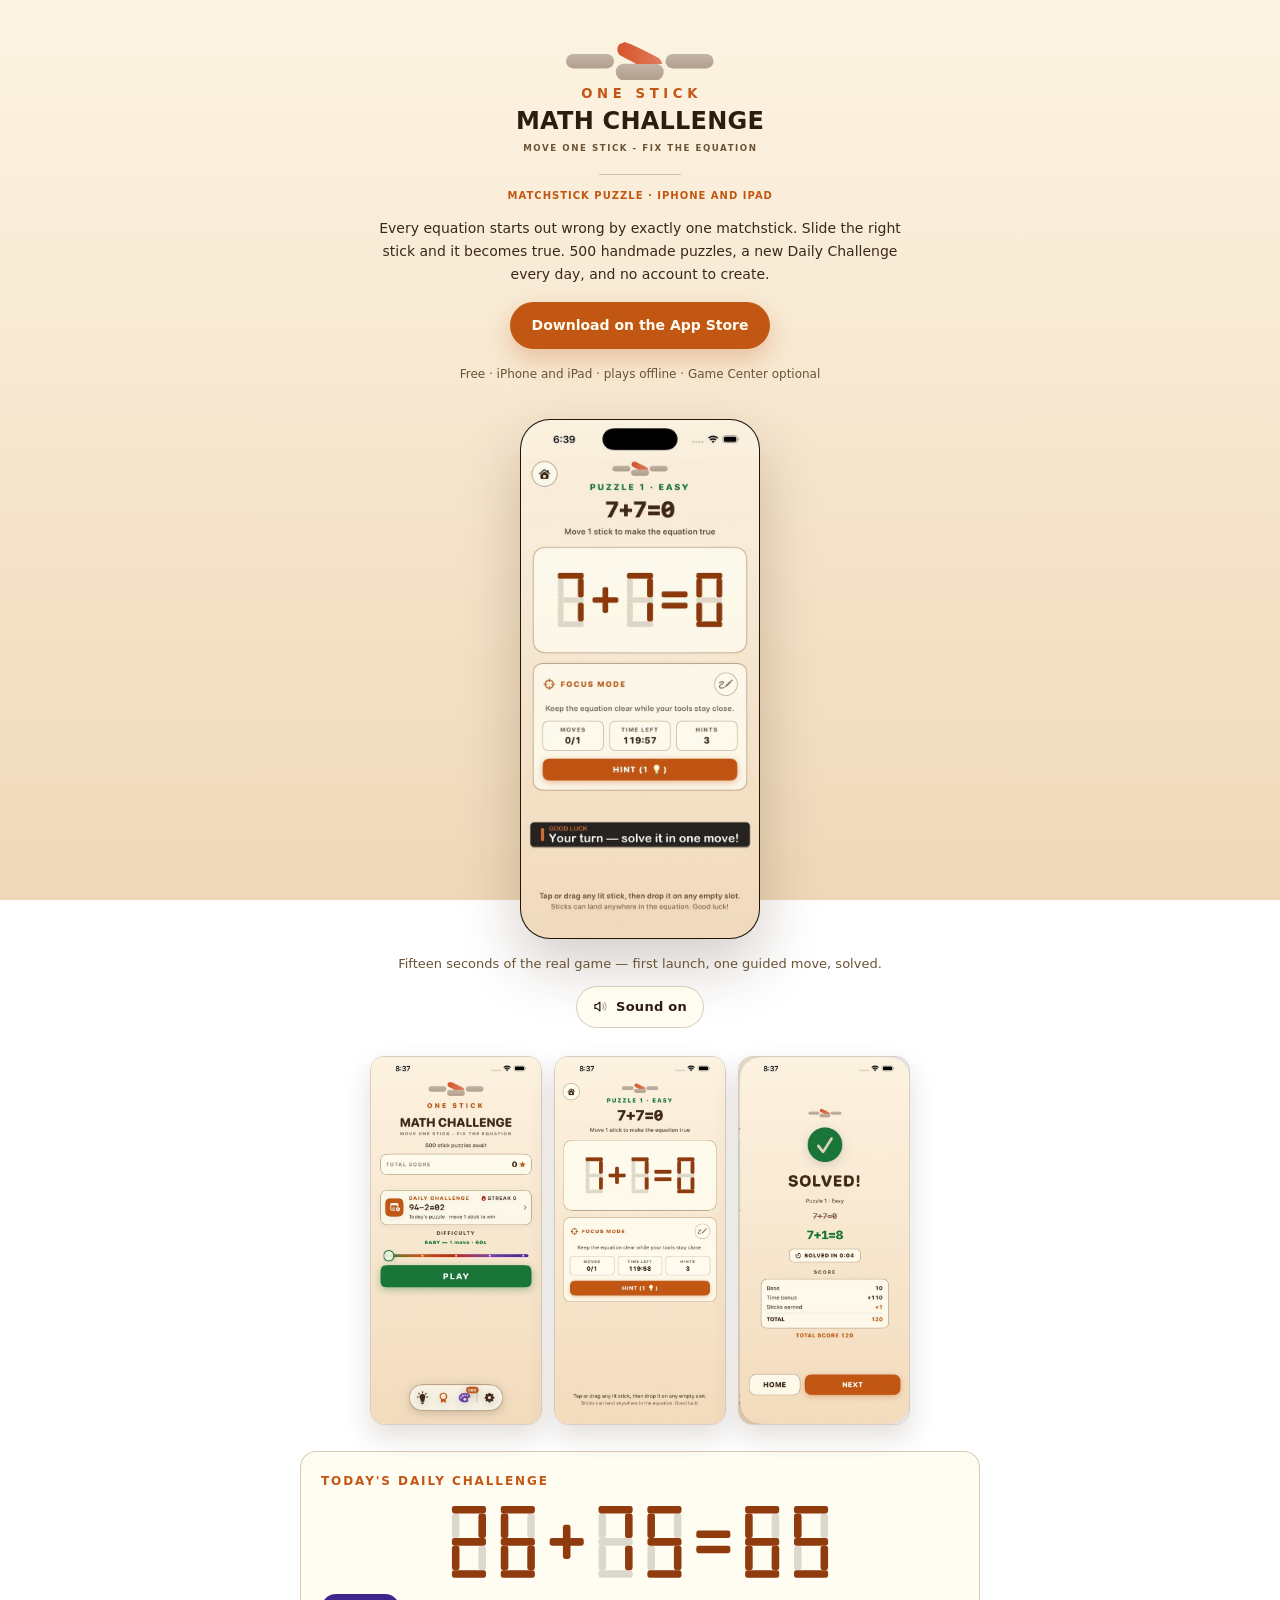
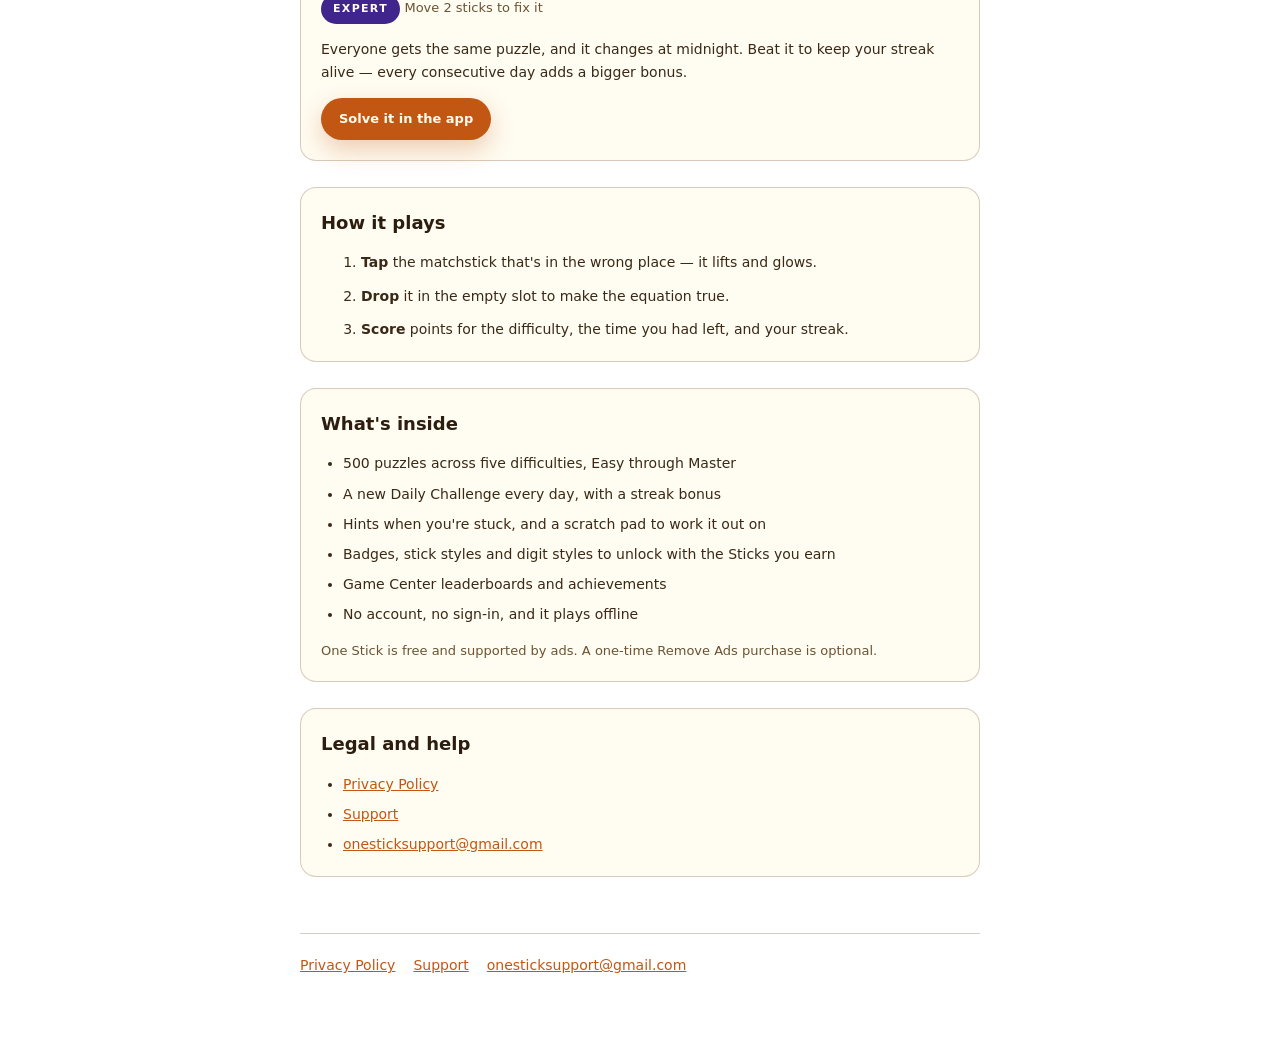
==== commit a25893e6: "updated site" ====
--- a/index.html
+++ b/index.html
@@ -4,7 +4,7 @@
 <meta charset="utf-8">
 <meta name="viewport" content="width=device-width, initial-scale=1">
 <title>One Stick — matchstick math puzzle for iPhone and iPad</title>
-<link rel="stylesheet" href="./style.css?v=401cf687f5">
+<link rel="stylesheet" href="./style.css?v=4182dbaf68">
 <meta name="description" content="Move one matchstick to fix the equation. 500 handmade puzzles, a new Daily Challenge every day, hints and a scratch pad when you need them, and no account to create. Free for iPhone and iPad.">
 <meta name="theme-color" content="#FDF4E3">
 <link rel="canonical" href="https://sngdesigns.github.io/">
@@ -40,11 +40,18 @@
 
 <section class="preview">
   <div class="phone">
-    <video src="preview.mp4" poster="preview-poster.jpg" width="240" height="520" muted loop autoplay playsinline preload="metadata"
-      aria-label="Fifteen seconds of the real game: the first-launch lesson, one guided move, and a solved equation"></video>
+    <video src="preview-3d12c15082.mp4" poster="preview-poster-e6f0d81c77.jpg" width="240" height="520" muted loop autoplay playsinline preload="auto"
+      aria-label="Fifteen seconds of the real game with a spoken voiceover: the first-launch lesson, one guided move, and a solved equation"></video>
   </div>
-  <p class="caption">Fifteen seconds of the real game — first launch, one guided move, solved.
-  <a href="preview.mp4">Play with sound</a>.</p>
+  <p class="caption">Fifteen seconds of the real game — first launch, one guided move, solved.</p>
+  <button type="button" class="sound-toggle" aria-pressed="false" aria-label="Play the preview voiceover">
+    <svg viewBox="0 0 24 24" fill="none" stroke="currentColor" stroke-width="2"
+      stroke-linecap="round" stroke-linejoin="round" aria-hidden="true">
+      <path d="M11 5 6 9H3v6h3l5 4z"/>
+      <path class="waves" d="M15.5 8.5a5 5 0 0 1 0 7M18.5 6a9 9 0 0 1 0 12"/>
+    </svg>
+    <span class="sound-label">Sound on</span>
+  </button>
 </section>
 <script>
   // A muted autoplay loop can be paused for us — some webviews and Low Power Mode
@@ -58,6 +65,23 @@
     };
     video.addEventListener('pause', resume);
     document.addEventListener('visibilitychange', resume);
+
+    // Autoplay may only start silent, so the clip begins muted and the voiceover
+    // is one click away. The button is the gesture browsers require.
+    var toggle = document.querySelector('.sound-toggle');
+    if (!toggle) return;
+    var label = function () {
+      var on = !video.muted;
+      toggle.setAttribute('aria-pressed', on ? 'true' : 'false');
+      toggle.querySelector('.sound-label').textContent = on ? 'Sound off' : 'Sound on';
+      toggle.querySelector('.waves').style.opacity = on ? '1' : '0.35';
+    };
+    toggle.addEventListener('click', function () {
+      video.muted = !video.muted;
+      if (video.paused) video.play().catch(function () {});
+      label();
+    });
+    label();
   })();
 </script>
 
--- a/style.css
+++ b/style.css
@@ -143,6 +143,16 @@
 }
 .phone video { display: block; width: 100%; height: 100%; object-fit: cover; }
 .caption { font-size: 13px; color: var(--muted); margin: 14px 0 0; text-align: center; }
+/* The clip autoplays muted (browsers block an unmuted start), so the voiceover
+   needs a gesture: this is it, and it is the only way to hear the narration. */
+.sound-toggle {
+  display: inline-flex; align-items: center; gap: 8px; margin: 12px 0 0;
+  font: inherit; font-size: 13px; font-weight: 800; letter-spacing: .02em;
+  color: var(--ink); background: var(--card); cursor: pointer;
+  border: 1px solid var(--border); border-radius: 999px; padding: 9px 16px;
+}
+.sound-toggle:hover, .sound-toggle:focus-visible { border-color: var(--accent); color: var(--accent); }
+.sound-toggle svg { width: 15px; height: 15px; display: block; }
 .shots {
   display: grid; grid-template-columns: repeat(3, minmax(0, 1fr)); gap: 12px;
   max-width: 540px; margin: 28px auto 4px;
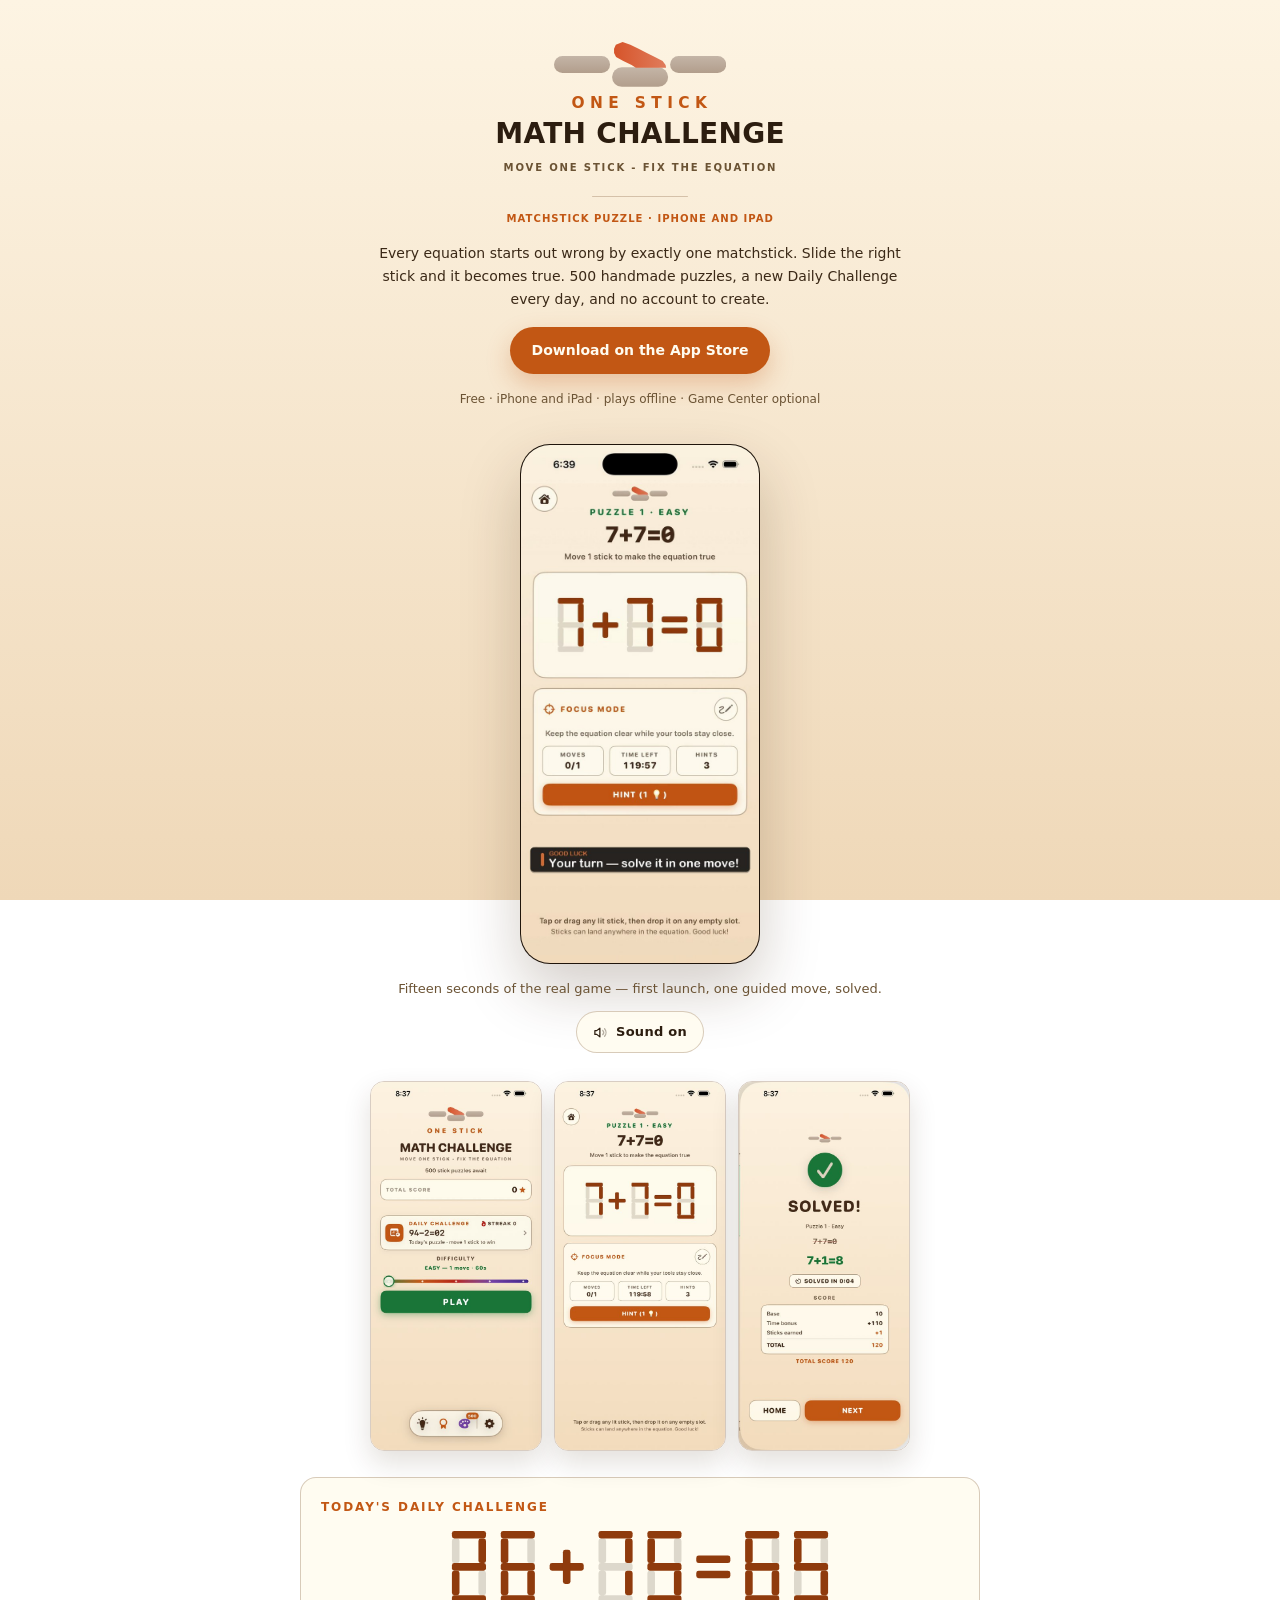
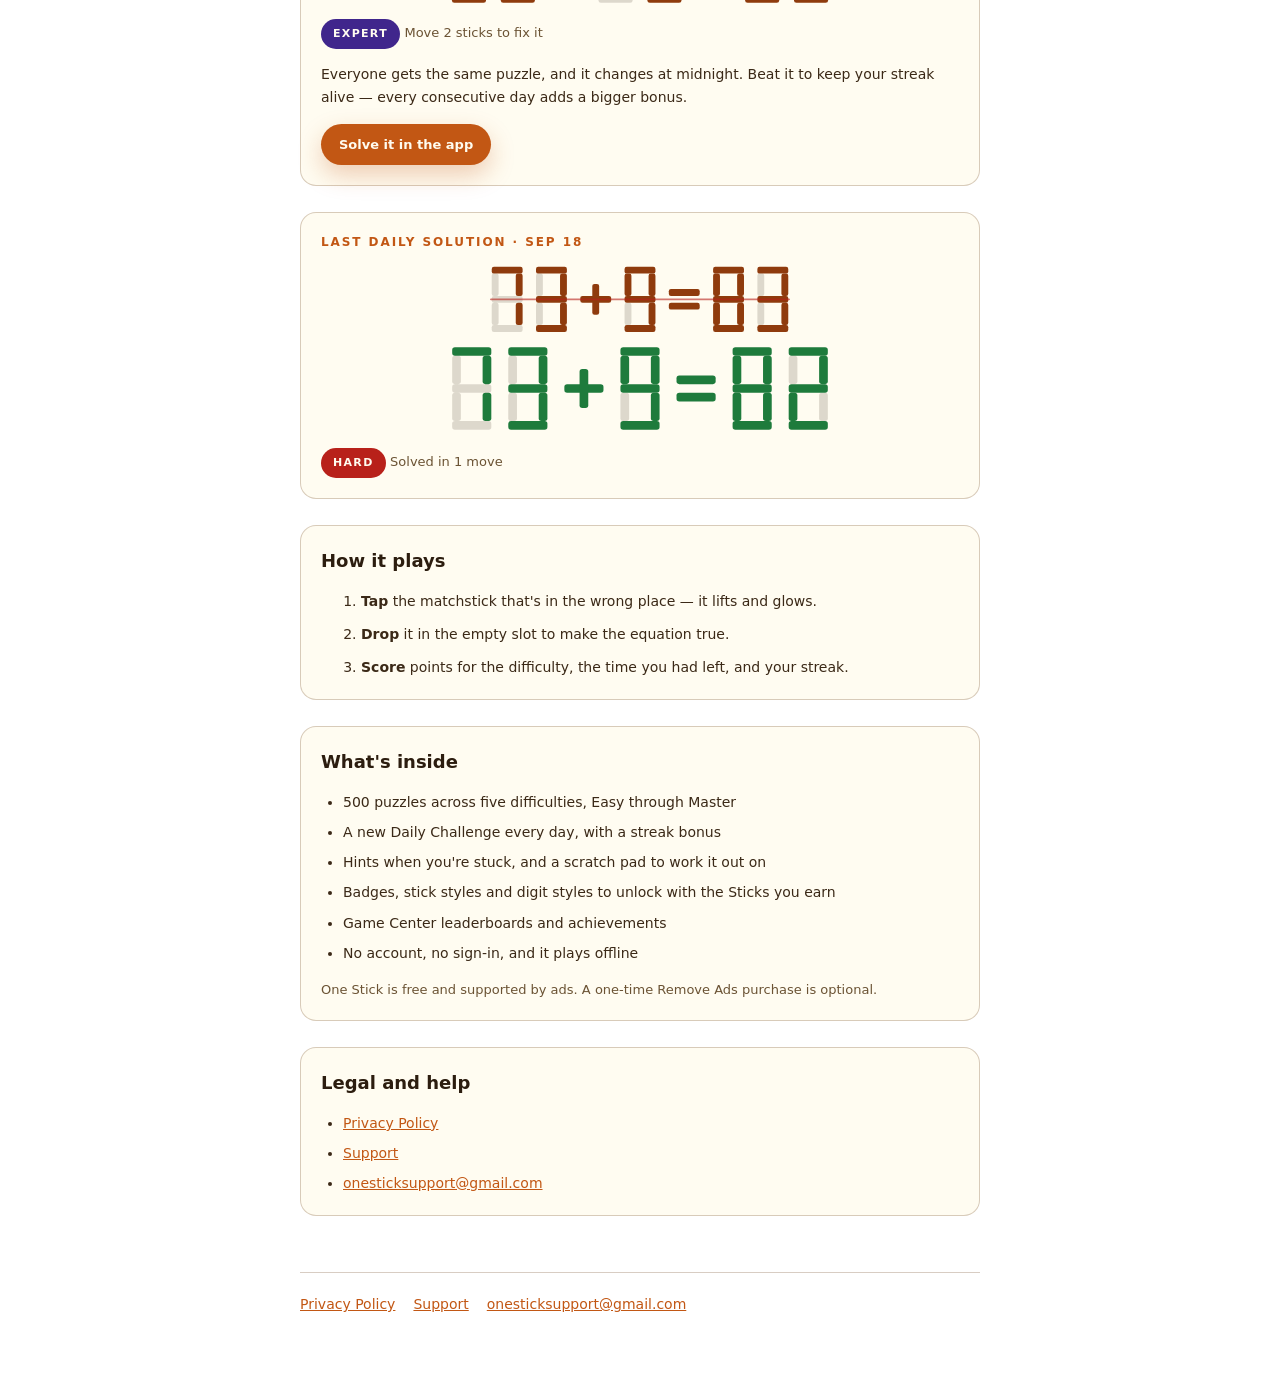
==== commit 66b9251f: "updated brandmark size" ====
--- a/index.html
+++ b/index.html
@@ -4,7 +4,7 @@
 <meta charset="utf-8">
 <meta name="viewport" content="width=device-width, initial-scale=1">
 <title>One Stick — matchstick math puzzle for iPhone and iPad</title>
-<link rel="stylesheet" href="./style.css?v=4182dbaf68">
+<link rel="stylesheet" href="./style.css?v=b8392061d5">
 <meta name="description" content="Move one matchstick to fix the equation. 500 handmade puzzles, a new Daily Challenge every day, hints and a scratch pad when you need them, and no account to create. Free for iPhone and iPad.">
 <meta name="theme-color" content="#FDF4E3">
 <link rel="canonical" href="https://sngdesigns.github.io/">
@@ -99,6 +99,13 @@
   <p>Everyone gets the same puzzle, and it changes at midnight. Beat it to keep your
   streak alive — every consecutive day adds a bigger bonus.</p>
   <p><a class="button small" href="https://apps.apple.com/app/id6807222681">Solve it in the app</a></p>
+</section>
+<section class="card solution hidden" id="solution">
+  <p class="eyebrow" id="solution-title">Yesterday's solution</p>
+  <div class="daily-board" id="solution-before"></div>
+  <div class="daily-board" id="solution-after"></div>
+  <p><span class="chip" id="solution-difficulty">…</span>
+  <span class="note" id="solution-note"></span></p>
 </section>
 <script>
 (function () {
@@ -148,19 +155,29 @@
     return out;
   }
 
-  function board(equation, label) {
+  // opts.lit is the fill class for the sticks and opts.strike draws the
+  // fail-coloured bar the game puts through an equation it has beaten.
+  function board(equation, label, opts) {
+    opts = opts || {};
     var W = 100, gap = W * GAP, chars = equation.split('');
     var width = chars.length * W + (chars.length - 1) * gap;
     var parts = '', x = 0;
+    var litClass = opts.lit || 'lit';
     chars.forEach(function (ch) {
       cell(ch, W).forEach(function (p) {
         parts += '<rect x="' + (x + p[0]).toFixed(1) + '" y="' + p[1].toFixed(1) +
           '" width="' + p[2].toFixed(1) + '" height="' + p[3].toFixed(1) +
           '" rx="' + (W * THICK * RX).toFixed(1) + '" class="' +
-          (p[4] ? 'lit' : 'unlit') + '"/>';
+          (p[4] ? litClass : 'unlit') + '"/>';
       });
       x += W + gap;
     });
+    if (opts.strike) {
+      var bar = W * 0.055;
+      parts += '<rect class="strike" x="0" y="' + ((W * 2 - bar) / 2).toFixed(1) +
+        '" width="' + width.toFixed(1) + '" height="' + bar.toFixed(1) +
+        '" rx="' + (bar / 2).toFixed(1) + '"/>';
+    }
     return '<svg viewBox="0 0 ' + width + ' ' + (W * 2) + '" role="img" ' +
       'aria-label="' + label + '">' + parts + '</svg>';
   }
@@ -182,6 +199,48 @@
     chip.style.background = {'easy':'#1E7B3C','medium':'#C25714','hard':'#B8211A','expert':'#40268C','master':'#7340A6'}[puzzle.difficulty] || chip.style.background;
     document.getElementById('daily').className = 'card daily';
   }).catch(function () {});
+  // Yesterday's answer, from the day-by-day history the build wrote out. That file
+  // only carries days that had already passed when the site was generated, so
+  // today's answer is not on this page in any form. If the site is older than the
+  // day it is showing, the date in the title says so rather than claiming to be
+  // yesterday — and if the file has nothing to show, the card stays hidden.
+  fetch('daily-solutions.json').then(function (r) { return r.json(); }).then(function (data) {
+    if (!data || !data.days) return;
+    var history = data.days;
+    var yesterday = days - 1;
+    var chosen = history[yesterday] ? yesterday : null;
+    if (chosen === null) {
+      Object.keys(history).forEach(function (key) {
+        var day = parseInt(key, 10);
+        if (day <= yesterday && (chosen === null || day > chosen)) chosen = day;
+      });
+    }
+    if (chosen === null) return;
+    var entry = history[chosen];
+    var answer = (entry.solutions || [])[0];
+    if (!answer) return;
+    var when = new Date(2026, 0, 1);
+    when.setDate(when.getDate() + chosen);
+    var label = when.toLocaleDateString(undefined, { month: 'short', day: 'numeric' });
+    var moves = 'Solved in ' + entry.moves + (entry.moves === 1 ? ' move' : ' moves');
+    document.getElementById('solution-title').textContent =
+      (chosen === yesterday ? "Yesterday's solution" : 'Last daily solution') + ' · ' + label;
+    // Both boards are the game's own: the puzzle as it was dealt, struck through in
+    // the fail colour like the solved sheet does, then the answer in solved green.
+    document.getElementById('solution-before').innerHTML = board(
+      entry.equation,
+      entry.equation.split('').join(' ') + ' — the puzzle from ' + label + ', unsolved',
+      { strike: true });
+    document.getElementById('solution-after').innerHTML = board(
+      answer,
+      answer.split('').join(' ') + ' — the solved equation, ' + moves.toLowerCase(),
+      { lit: 'resolved' });
+    document.getElementById('solution-note').textContent = moves;
+    var chip = document.getElementById('solution-difficulty');
+    chip.textContent = entry.difficulty;
+    chip.style.background = {'easy':'#1E7B3C','medium':'#C25714','hard':'#B8211A','expert':'#40268C','master':'#7340A6'}[entry.difficulty] || chip.style.background;
+    document.getElementById('solution').className = 'card solution';
+  }).catch(function () {});
 })();
 </script>
 
--- a/style.css
+++ b/style.css
@@ -11,6 +11,10 @@
   --stick: #8F3B0D;
   --card: rgba(255, 252, 240, 0.88);
   --border: rgba(115, 77, 41, 0.28);
+  /* Theme.successStick / Theme.failStick, light mode — the solved green and the
+     strike the game puts through a puzzle it has just beaten. */
+  --success: #1E7B3C;
+  --fail: #B8211A;
 }
 * { box-sizing: border-box; }
 body {
@@ -75,12 +79,27 @@
    sized in em of it, so the whole stack scales from one font-size (the
    narrow-phone rule below changes that single value). */
 .hero { text-align: center; }
-/* The stack is sized from the viewport height as well as capped in px: a short
-   browser window (a laptop window is often only ~570 px of viewport) would
-   otherwise give the hero the whole fold and push the preview out of sight. */
+/* The stack is a fixed size, stepped at two viewport heights. It used to be
+   `min(28px, 3.2vh)`, which made the whole hero breathe with the window: only a
+   875 px tall viewport got the intended 28 px, a 660 px one got 21.1 px, and a
+   phone on its side got 12.5 px. Fixed px means the hero looks the same at every
+   window of a given size class. The height steps exist because a short window, or
+   a phone lying on its side, cannot give the hero 368 px of a 390 px fold and
+   still leave the preview visible beneath it. Measured: 28 px at 1440x900 and
+   1024x1366; 24 px at 1440x768, 1440x660 and 1280x600; 20 px at 844x390 and
+   667x375. The narrow-phone rule at the end of the sheet overrides these steps, so
+   a 390 px wide phone stays 23 px whatever its height. */
 .lockup {
   display: flex; flex-direction: column; align-items: center; gap: 0.28em;
-  font-size: min(24px, 3vh); line-height: 1.1; margin: 2px 0 16px;
+  font-size: 28px; line-height: 1.1; margin: 2px 0 18px;
+}
+/* Discrete steps, not a continuous shrink. Declared before the narrow-phone rule
+   below so that width wins for phones: a 375x667 phone is 23 px, not 24. */
+@media (max-height: 700px) {
+  .lockup { font-size: 24px; }
+}
+@media (max-height: 460px) {
+  .lockup { font-size: 20px; }
 }
 /* The mark's canvas is centred on its stick row, so it needs no optical offset. */
 .lockup .mark { height: 1.6em; width: auto; }
@@ -116,8 +135,13 @@
    being the widest thing in the stack. Scoped to .lockup, not .hero: the legal
    pages carry the same lockup without a .hero around it, and they must not fall
    back to the larger generic .eyebrow the daily card uses. */
+/* Sized in em of the lockup, not in px. A fixed size drifted: when the stack came
+   down, the platform line stopped coming down with it and ended up 29 px *wider*
+   than the title on desktop and 65 px wider on a phone — the exact "supporting
+   line out-shouts the brand" problem the scale was introduced to fix. At 0.36em it
+   tracks the title to within ~2% at every size, on all three pages. */
 .lockup .eyebrow {
-  margin: 0.8em 0 0; font-size: 10px; letter-spacing: 0.1em;
+  margin: 0.8em 0 0; font-size: 0.36em; letter-spacing: 0.1em;
   text-indent: 0.05em; line-height: 1.1;
 }
 .hero .lede { max-width: 38em; margin: 12px auto; }
@@ -171,6 +195,21 @@
 .daily-board svg { display: block; width: 100%; max-width: 380px; height: auto; margin: 0 auto; }
 .daily-board .lit { fill: var(--stick); }
 .daily-board .unlit { fill: rgba(44, 29, 15, 0.16); }
+/* The answer card is the game's own solved sheet, not a diagram of one: the same
+   board renderer as the daily card draws both equations, the puzzle keeps the
+   real stick colour with the fail-coloured strike the app puts through it, and the
+   answer takes the solved green. Nothing here is dimmed or invented — an earlier
+   pass faded the puzzle to 50% behind a decorative arrow, which read as a mockup
+   because no such treatment exists anywhere in the game. */
+.solution.hidden { display: none; }
+.solution .daily-board { margin: 12px 0 0; }
+.solution .daily-board + p { margin-top: 16px; }
+/* Same hierarchy as the solved sheet, where the beaten equation is set smaller
+   than the answer that replaced it. */
+.solution #solution-before svg { max-width: 300px; }
+.solution #solution-after svg { max-width: 380px; }
+.daily-board .resolved { fill: var(--success); }
+.daily-board .strike { fill: var(--fail); opacity: 0.6; }
 .chip {
   display: inline-block; font-size: 11px; font-weight: 900; letter-spacing: 0.12em;
   text-transform: uppercase; color: #FFFCF0; padding: 6px 12px;
@@ -179,7 +218,9 @@
 .how li { margin-bottom: 10px; }
 .note { font-size: 13px; color: var(--muted); }
 @media (max-width: 520px) {
-  .lockup { font-size: 20px; }
+  /* Declared last on purpose: a narrow phone keeps this fixed size whatever its
+     height, so the height steps above never apply to a phone in portrait. */
+  .lockup { font-size: 23px; }
   /* The brand line drops to 20 px on a narrow screen, so the page title follows
      it down: a 22 px title over a 20 px lockup was the same out-of-scale the
      desktop rules just fixed. */
